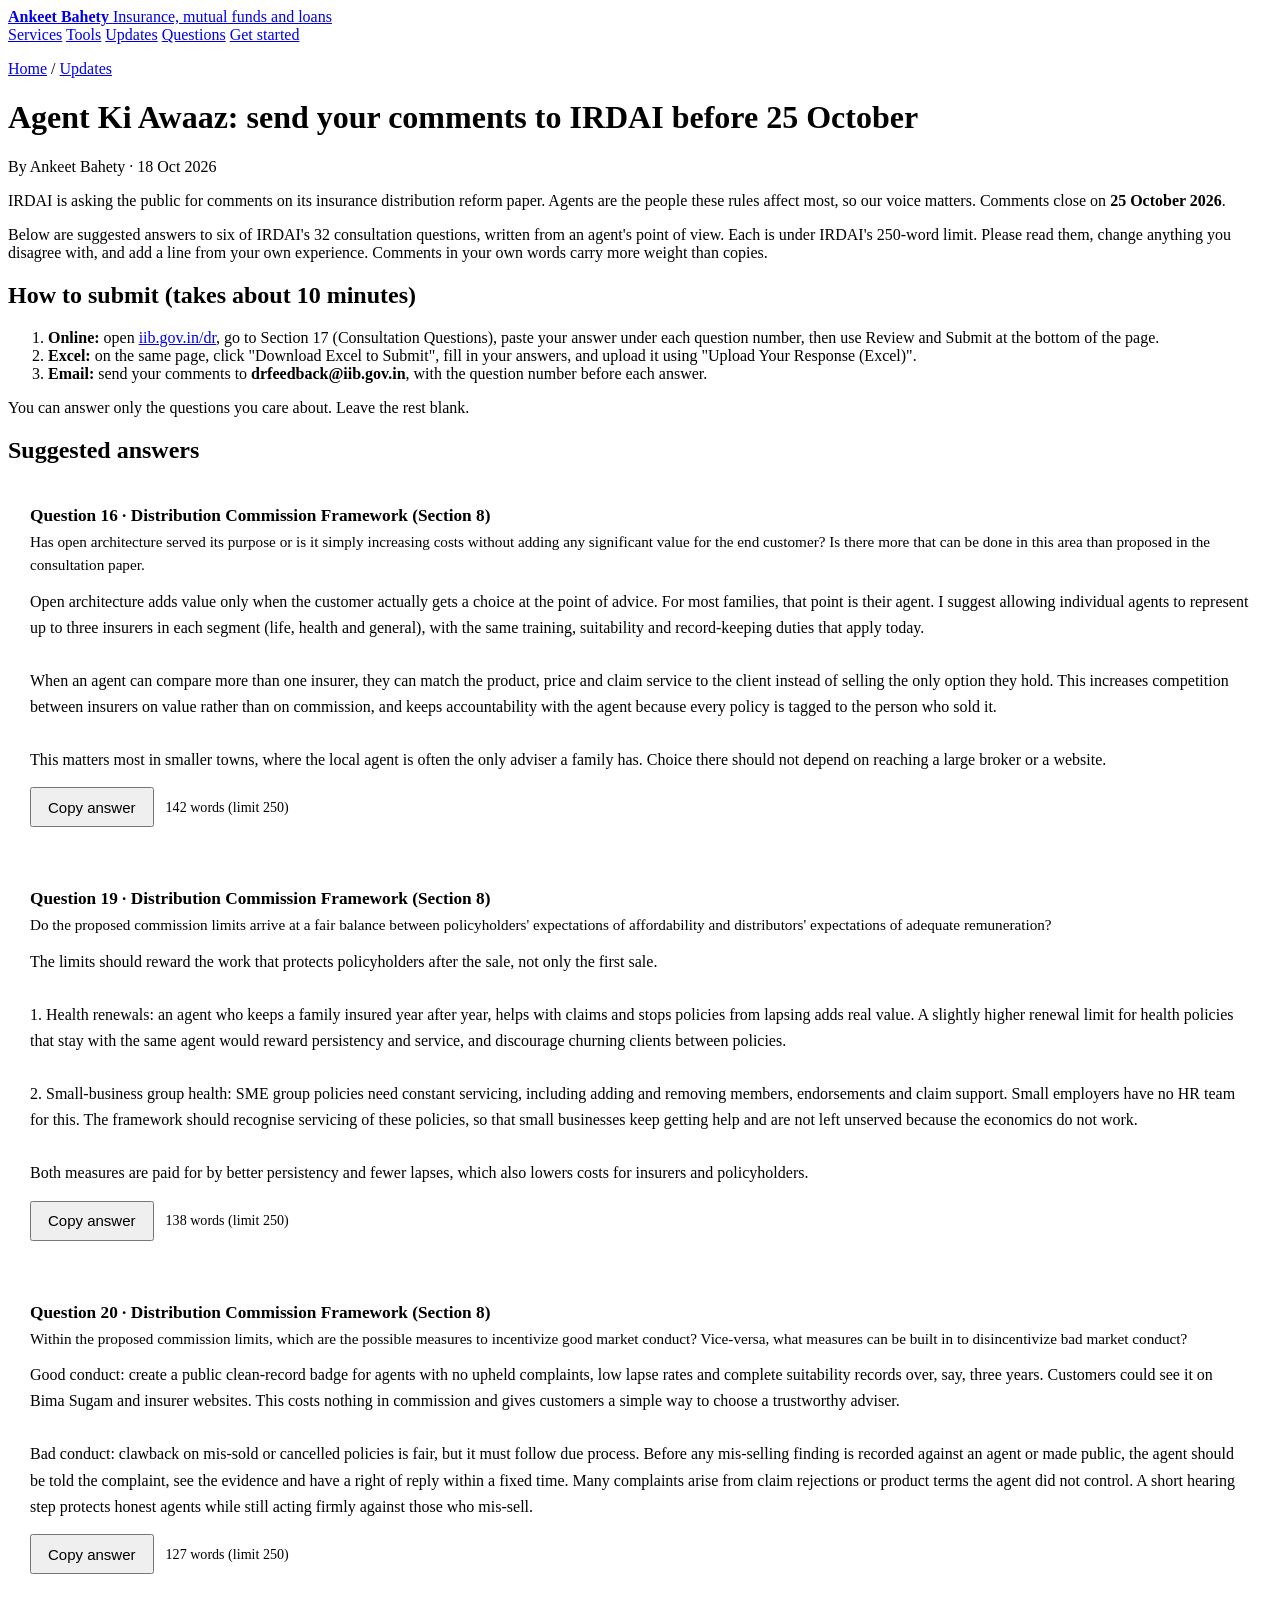
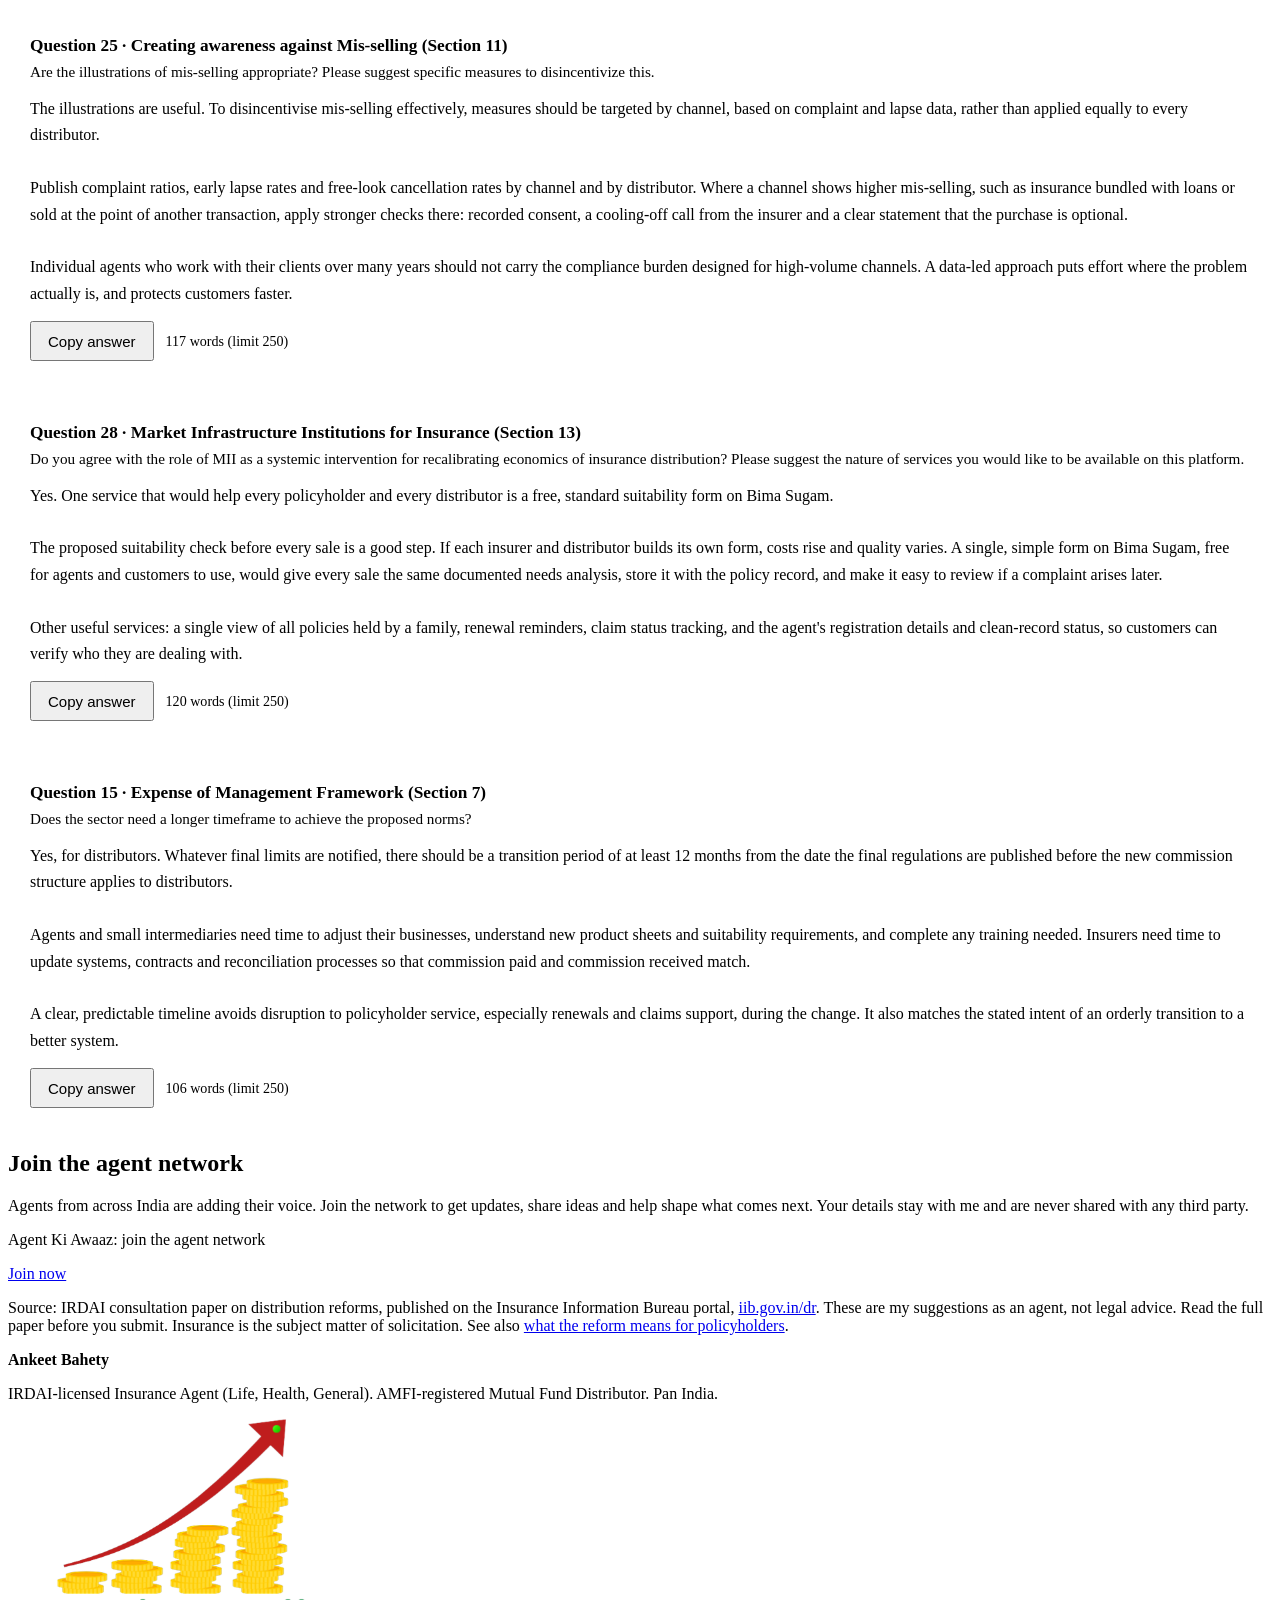
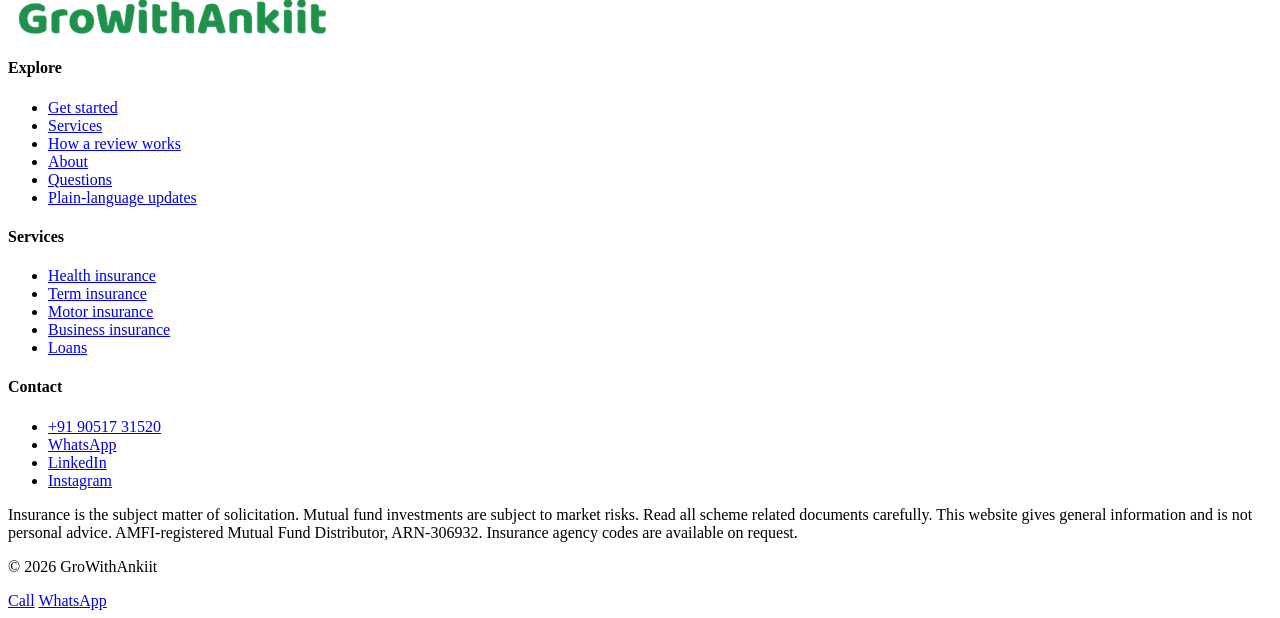
==== agent-ki-awaaz.html @ 883cc1ee "Add files via upload" ====
<!doctype html>
<html lang="en">
<head>
<meta charset="utf-8">
<meta name="viewport" content="width=device-width, initial-scale=1">
<title>Agent Ki Awaaz: send your comments to IRDAI before 25 October | Ankeet Bahety</title>
<meta name="description" content="Ready-to-use answers for insurance agents on IRDAI&#x27;s distribution reform consultation, mapped to the official question numbers, plus how to submit before 25 October 2026.">
<link rel="canonical" href="https://ankeetbahety.in/agent-ki-awaaz.html">
<link rel="icon" href="/logo.png">
<meta property="og:title" content="Agent Ki Awaaz: send your comments to IRDAI before 25 October">
<meta property="og:description" content="Ready-to-use answers for insurance agents on IRDAI&#x27;s distribution reform consultation, mapped to the official question numbers, plus how to submit before 25 October 2026.">
<meta property="og:image" content="https://ankeetbahety.in/ankeet-about.jpg">
<meta property="og:url" content="https://ankeetbahety.in/agent-ki-awaaz.html">
<meta property="og:type" content="article">
<meta name="twitter:card" content="summary_large_image">
<link rel="preconnect" href="https://fonts.googleapis.com"><link rel="preconnect" href="https://fonts.gstatic.com" crossorigin><link rel="stylesheet" href="https://fonts.googleapis.com/css2?family=Hanken+Grotesk:wght@400;500;600;700&family=Newsreader:opsz,wght@6..72,400;6..72,500;6..72,600&display=swap">
<link rel="stylesheet" href="/pages.css">
<script type="application/ld+json">
{
 "@context": "https://schema.org",
 "@type": "Article",
 "headline": "Agent Ki Awaaz: send your comments to IRDAI before 25 October",
 "description": "Ready-to-use answers for insurance agents on IRDAI's distribution reform consultation, mapped to the official question numbers, plus how to submit before 25 October 2026.",
 "datePublished": "2026-10-18",
 "dateModified": "2026-10-18",
 "author": {
  "@type": "Person",
  "name": "Ankeet Bahety",
  "url": "https://ankeetbahety.in/"
 },
 "publisher": {
  "@type": "Person",
  "name": "Ankeet Bahety",
  "url": "https://ankeetbahety.in/"
 },
 "mainEntityOfPage": "https://ankeetbahety.in/agent-ki-awaaz.html",
 "image": "https://ankeetbahety.in/ankeet-about.jpg"
}
</script>
<style>
.ans{margin:22px 0;padding:20px 22px;border:1px solid var(--line);border-radius:6px;background:var(--white)}
.ans h3{margin:0 0 4px;font-size:1.08rem}.ans .q{margin:0 0 12px;color:var(--muted);font-size:.95rem;line-height:1.55}
.ans .t{white-space:pre-wrap;margin:0;font-size:1rem;line-height:1.65}
.ans .row{display:flex;flex-wrap:wrap;gap:12px;align-items:center;margin-top:14px}
.ans .wc{color:var(--muted);font-size:.88rem}
.ans button{min-height:40px;padding:6px 16px;font-size:15px}
.ways{counter-reset:w}
</style>
</head>
<body>
<header class="top">
  <div class="wrap">
    <a class="mark" href="/" aria-label="Ankeet Bahety, home">
      <b>Ankeet Bahety</b>
      <span>Insurance, mutual funds and loans</span>
    </a>
    <nav class="nav" aria-label="Main">
      <a class="l" href="/#services">Services</a>
      <a class="l" href="/#tools">Tools</a>
      <a class="l" href="/updates.html">Updates</a>
      <a class="l" href="/#questions">Questions</a>
      <a class="btn btn-ink" href="/#start">Get started</a>
    </nav>
  </div>
</header>
<main class="art"><div class="wrap">
<p class="crumb"><a href="/">Home</a> / <a href="/updates.html">Updates</a></p>
<h1>Agent Ki Awaaz: send your comments to IRDAI before 25 October</h1>
<p class="when">By Ankeet Bahety · 18 Oct 2026</p>
<p class="lede">IRDAI is asking the public for comments on its insurance distribution reform paper. Agents are the people these rules affect most, so our voice matters. Comments close on <strong>25 October 2026</strong>.</p>
<p>Below are suggested answers to six of IRDAI's 32 consultation questions, written from an agent's point of view. Each is under IRDAI's 250-word limit. Please read them, change anything you disagree with, and add a line from your own experience. Comments in your own words carry more weight than copies.</p>

<h2>How to submit (takes about 10 minutes)</h2>
<ol class="ways">
<li><strong>Online:</strong> open <a href="https://iib.gov.in/dr" target="_blank" rel="noopener">iib.gov.in/dr</a>, go to Section 17 (Consultation Questions), paste your answer under each question number, then use Review and Submit at the bottom of the page.</li>
<li><strong>Excel:</strong> on the same page, click "Download Excel to Submit", fill in your answers, and upload it using "Upload Your Response (Excel)".</li>
<li><strong>Email:</strong> send your comments to <strong>drfeedback@iib.gov.in</strong>, with the question number before each answer.</li>
</ol>
<p class="small">You can answer only the questions you care about. Leave the rest blank.</p>

<h2>Suggested answers</h2>
<div class="ans" id="q16">
<h3>Question 16 <span class="small">· Distribution Commission Framework (Section 8)</span></h3>
<p class="q">Has open architecture served its purpose or is it simply increasing costs without adding any significant value for the end customer? Is there more that can be done in this area than proposed in the consultation paper.</p>
<p class="t">Open architecture adds value only when the customer actually gets a choice at the point of advice. For most families, that point is their agent. I suggest allowing individual agents to represent up to three insurers in each segment (life, health and general), with the same training, suitability and record-keeping duties that apply today.

When an agent can compare more than one insurer, they can match the product, price and claim service to the client instead of selling the only option they hold. This increases competition between insurers on value rather than on commission, and keeps accountability with the agent because every policy is tagged to the person who sold it.

This matters most in smaller towns, where the local agent is often the only adviser a family has. Choice there should not depend on reaching a large broker or a website.</p>
<div class="row"><button class="btn btn-line" type="button" data-copy="q16">Copy answer</button><span class="wc">142 words (limit 250)</span></div>
</div><div class="ans" id="q19">
<h3>Question 19 <span class="small">· Distribution Commission Framework (Section 8)</span></h3>
<p class="q">Do the proposed commission limits arrive at a fair balance between policyholders&#x27; expectations of affordability and distributors&#x27; expectations of adequate remuneration?</p>
<p class="t">The limits should reward the work that protects policyholders after the sale, not only the first sale.

1. Health renewals: an agent who keeps a family insured year after year, helps with claims and stops policies from lapsing adds real value. A slightly higher renewal limit for health policies that stay with the same agent would reward persistency and service, and discourage churning clients between policies.

2. Small-business group health: SME group policies need constant servicing, including adding and removing members, endorsements and claim support. Small employers have no HR team for this. The framework should recognise servicing of these policies, so that small businesses keep getting help and are not left unserved because the economics do not work.

Both measures are paid for by better persistency and fewer lapses, which also lowers costs for insurers and policyholders.</p>
<div class="row"><button class="btn btn-line" type="button" data-copy="q19">Copy answer</button><span class="wc">138 words (limit 250)</span></div>
</div><div class="ans" id="q20">
<h3>Question 20 <span class="small">· Distribution Commission Framework (Section 8)</span></h3>
<p class="q">Within the proposed commission limits, which are the possible measures to incentivize good market conduct? Vice-versa, what measures can be built in to disincentivize bad market conduct?</p>
<p class="t">Good conduct: create a public clean-record badge for agents with no upheld complaints, low lapse rates and complete suitability records over, say, three years. Customers could see it on Bima Sugam and insurer websites. This costs nothing in commission and gives customers a simple way to choose a trustworthy adviser.

Bad conduct: clawback on mis-sold or cancelled policies is fair, but it must follow due process. Before any mis-selling finding is recorded against an agent or made public, the agent should be told the complaint, see the evidence and have a right of reply within a fixed time. Many complaints arise from claim rejections or product terms the agent did not control. A short hearing step protects honest agents while still acting firmly against those who mis-sell.</p>
<div class="row"><button class="btn btn-line" type="button" data-copy="q20">Copy answer</button><span class="wc">127 words (limit 250)</span></div>
</div><div class="ans" id="q25">
<h3>Question 25 <span class="small">· Creating awareness against Mis-selling (Section 11)</span></h3>
<p class="q">Are the illustrations of mis-selling appropriate? Please suggest specific measures to disincentivize this.</p>
<p class="t">The illustrations are useful. To disincentivise mis-selling effectively, measures should be targeted by channel, based on complaint and lapse data, rather than applied equally to every distributor.

Publish complaint ratios, early lapse rates and free-look cancellation rates by channel and by distributor. Where a channel shows higher mis-selling, such as insurance bundled with loans or sold at the point of another transaction, apply stronger checks there: recorded consent, a cooling-off call from the insurer and a clear statement that the purchase is optional.

Individual agents who work with their clients over many years should not carry the compliance burden designed for high-volume channels. A data-led approach puts effort where the problem actually is, and protects customers faster.</p>
<div class="row"><button class="btn btn-line" type="button" data-copy="q25">Copy answer</button><span class="wc">117 words (limit 250)</span></div>
</div><div class="ans" id="q28">
<h3>Question 28 <span class="small">· Market Infrastructure Institutions for Insurance (Section 13)</span></h3>
<p class="q">Do you agree with the role of MII as a systemic intervention for recalibrating economics of insurance distribution? Please suggest the nature of services you would like to be available on this platform.</p>
<p class="t">Yes. One service that would help every policyholder and every distributor is a free, standard suitability form on Bima Sugam.

The proposed suitability check before every sale is a good step. If each insurer and distributor builds its own form, costs rise and quality varies. A single, simple form on Bima Sugam, free for agents and customers to use, would give every sale the same documented needs analysis, store it with the policy record, and make it easy to review if a complaint arises later.

Other useful services: a single view of all policies held by a family, renewal reminders, claim status tracking, and the agent&#x27;s registration details and clean-record status, so customers can verify who they are dealing with.</p>
<div class="row"><button class="btn btn-line" type="button" data-copy="q28">Copy answer</button><span class="wc">120 words (limit 250)</span></div>
</div><div class="ans" id="q15">
<h3>Question 15 <span class="small">· Expense of Management Framework (Section 7)</span></h3>
<p class="q">Does the sector need a longer timeframe to achieve the proposed norms?</p>
<p class="t">Yes, for distributors. Whatever final limits are notified, there should be a transition period of at least 12 months from the date the final regulations are published before the new commission structure applies to distributors.

Agents and small intermediaries need time to adjust their businesses, understand new product sheets and suitability requirements, and complete any training needed. Insurers need time to update systems, contracts and reconciliation processes so that commission paid and commission received match.

A clear, predictable timeline avoids disruption to policyholder service, especially renewals and claims support, during the change. It also matches the stated intent of an orderly transition to a better system.</p>
<div class="row"><button class="btn btn-line" type="button" data-copy="q15">Copy answer</button><span class="wc">106 words (limit 250)</span></div>
</div>

<h2>Join the agent network</h2>
<p>Agents from across India are adding their voice. Join the network to get updates, share ideas and help shape what comes next. Your details stay with me and are never shared with any third party.</p>
<div class="cta-box"><p>Agent Ki Awaaz: join the agent network</p><a class="btn btn-ink" id="joinlink" href="https://forms.gle/mAgKf4HdY831nx5E8" target="_blank" rel="noopener">Join now</a></div>

<p class="src">Source: IRDAI consultation paper on distribution reforms, published on the Insurance Information Bureau portal, <a href="https://iib.gov.in/dr" target="_blank" rel="noopener">iib.gov.in/dr</a>. These are my suggestions as an agent, not legal advice. Read the full paper before you submit. Insurance is the subject matter of solicitation. See also <a href="/irdai-distribution-reform-2026.html">what the reform means for policyholders</a>.</p>
</div></main>
<footer class="foot">
  <div class="wrap">
    <div class="grid">
      <div>
        <b>Ankeet Bahety</b>
        <p>IRDAI-licensed Insurance Agent (Life, Health, General). AMFI-registered Mutual Fund Distributor. Pan India.</p>
        <div class="chip"><img src="logo.png" alt="GroWithAnkiit" width="330" height="215"></div>
      </div>
      <div>
        <h4>Explore</h4>
        <ul><li><a href="/#start">Get started</a></li><li><a href="/#services">Services</a></li><li><a href="/#how">How a review works</a></li><li><a href="/#about">About</a></li><li><a href="/#questions">Questions</a></li><li><a href="/updates.html">Plain-language updates</a></li></ul>
      </div>
      <div>
        <h4>Services</h4>
        <ul><li><a href="/health-insurance.html">Health insurance</a></li><li><a href="/term-insurance.html">Term insurance</a></li><li><a href="/motor-insurance.html">Motor insurance</a></li><li><a href="/business-insurance.html">Business insurance</a></li><li><a href="/loans.html">Loans</a></li></ul>
      </div>
      <div>
        <h4>Contact</h4>
        <ul><li><a href="tel:+919051731520">+91 90517 31520</a></li><li><a id="wa3" href="https://wa.me/919051731520">WhatsApp</a></li><li><a href="https://www.linkedin.com/in/ankeetbahety/">LinkedIn</a></li><li><a href="https://www.instagram.com/growithankiit/">Instagram</a></li></ul>
      </div>
    </div>
    <div class="legal">
      <p>Insurance is the subject matter of solicitation. Mutual fund investments are subject to market risks. Read all scheme related documents carefully. This website gives general information and is not personal advice. AMFI-registered Mutual Fund Distributor, ARN-306932. Insurance agency codes are available on request.</p>
      <p>&copy; 2026 GroWithAnkiit</p>
    </div>
  </div>
</footer>
<div class="bar" aria-label="Quick contact">
  <a class="btn btn-ink" href="tel:+919051731520">Call</a>
  <a class="btn btn-primary" href="https://wa.me/919051731520?text=Hi%20Ankeet%2C%20I%27d%20like%20a%20free%20policy%20review.">WhatsApp</a>
</div>
<script>
(function(){
  var user='insurance', host='ankeetbahety.in';
  var addr=[user,host].join(String.fromCharCode(64));
  ['em1','em2'].forEach(function(id){
    var el=document.getElementById(id); if(!el) return;
    el.href='mailto:'+addr;
    var s=el.querySelector('strong');
    if(s){ s.textContent=addr; } else { el.textContent=addr; }
  });
})();
</script>
<script>
document.querySelectorAll('[data-copy]').forEach(function(b){b.addEventListener('click',function(){
var t=document.querySelector('#'+b.dataset.copy+' .t');var done=function(){b.textContent='Copied';setTimeout(function(){b.textContent='Copy answer'},1800)};
if(navigator.clipboard){navigator.clipboard.writeText(t.textContent).then(done,function(){sel(t)})}else sel(t);});});
function sel(el){var r=document.createRange();r.selectNodeContents(el);var s=getSelection();s.removeAllRanges();s.addRange(r);}
</script>
</body>
</html>
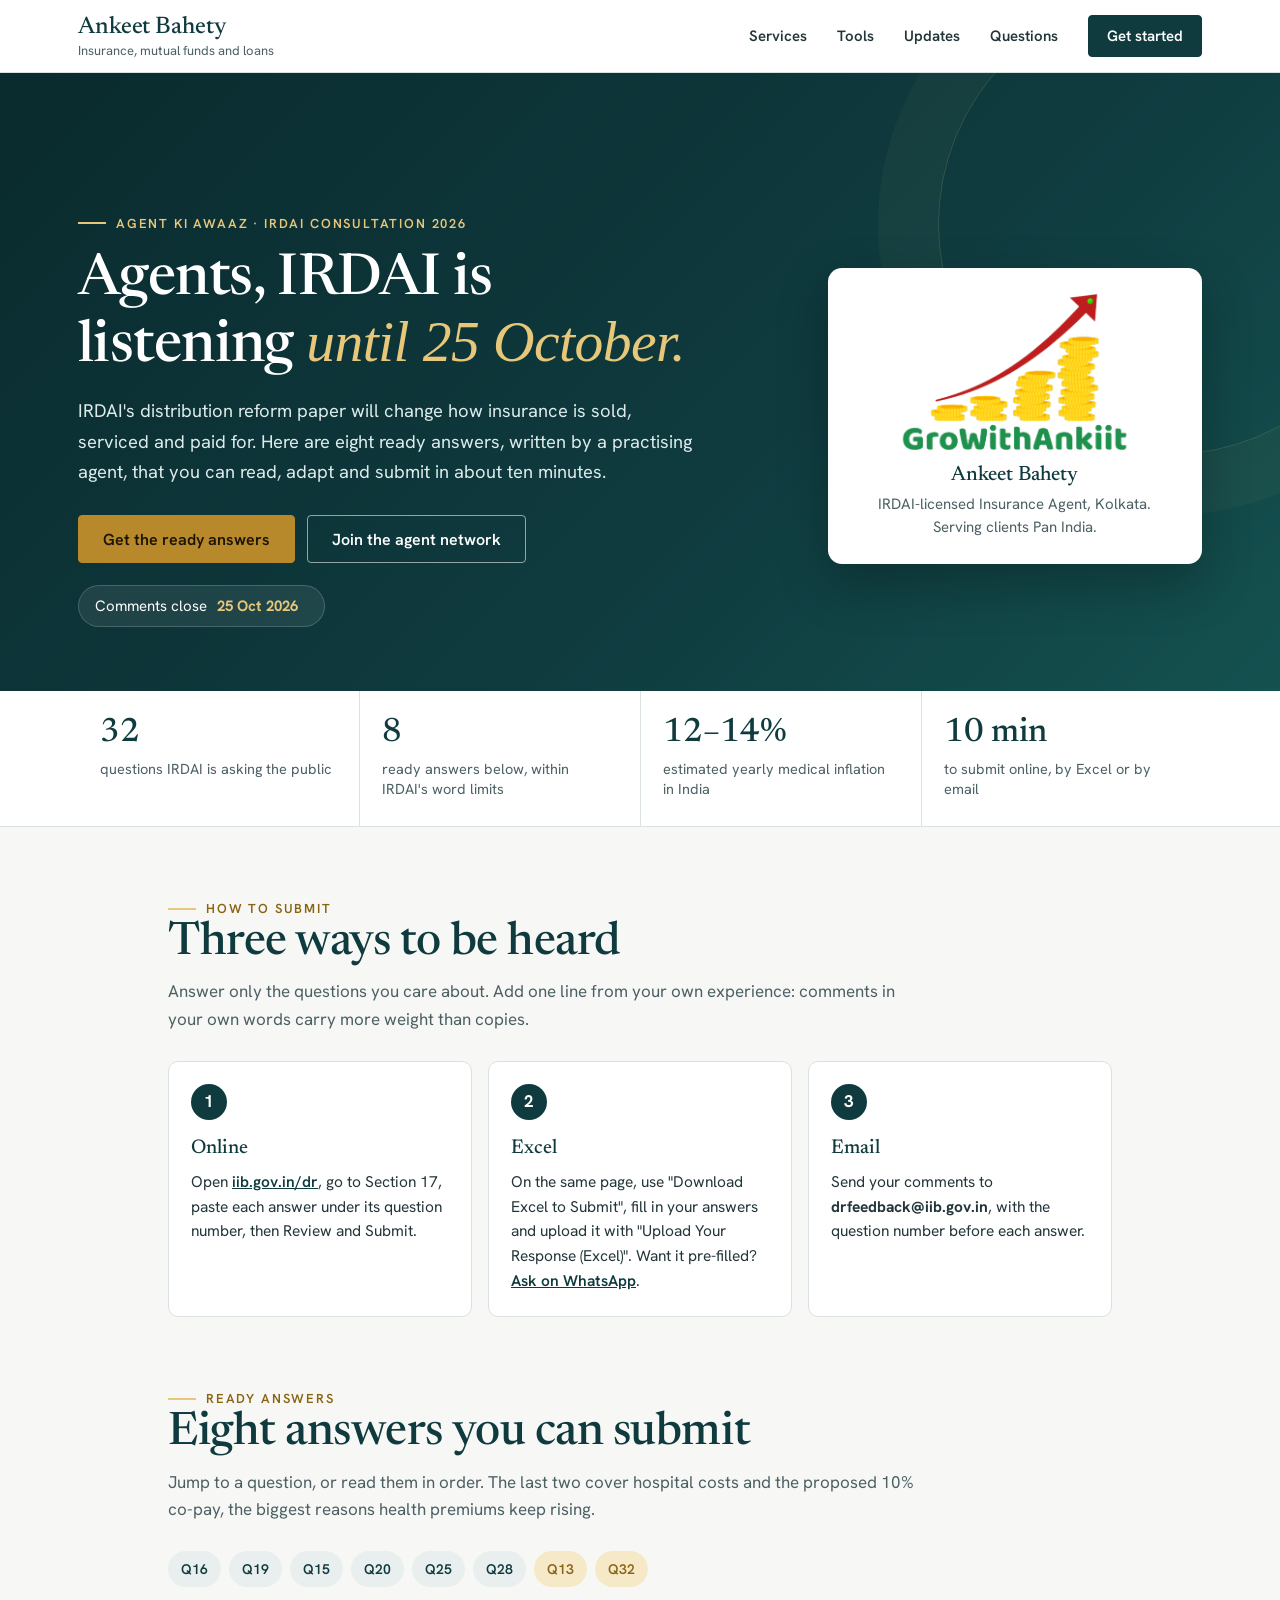
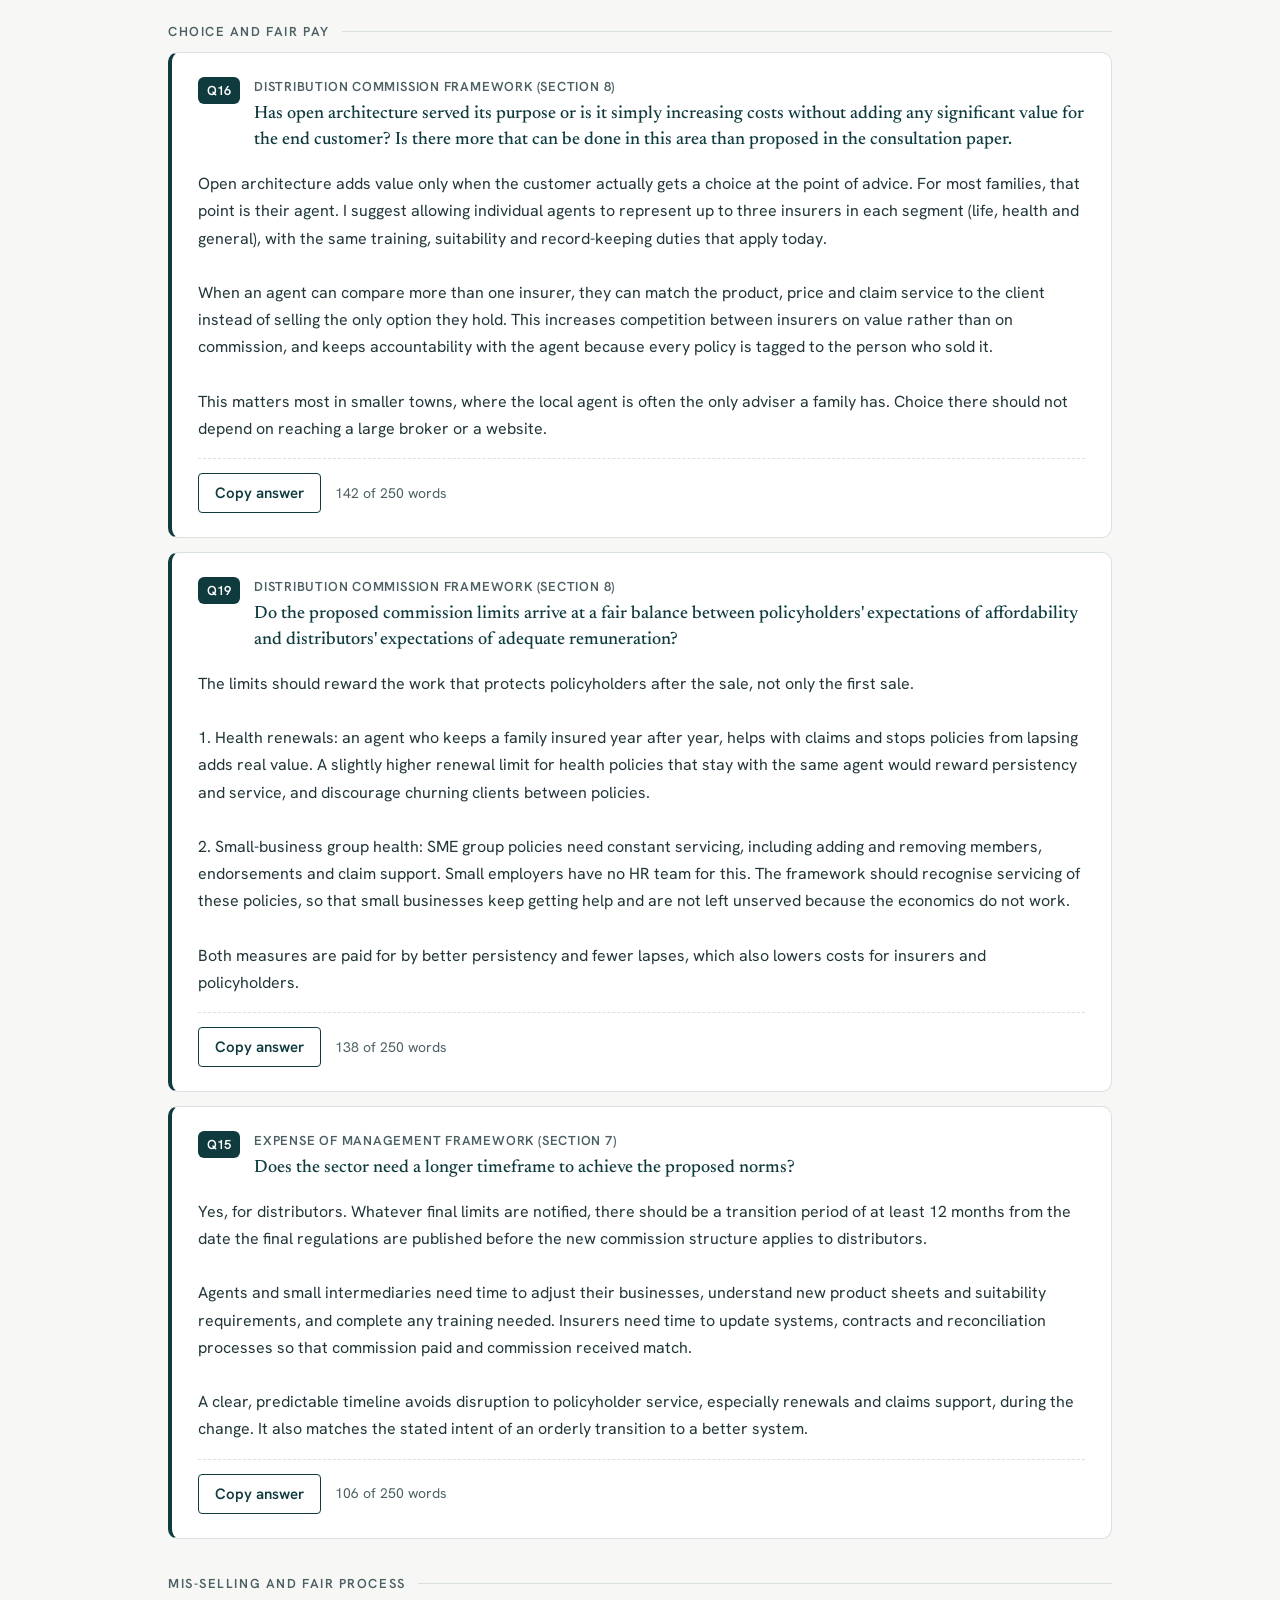
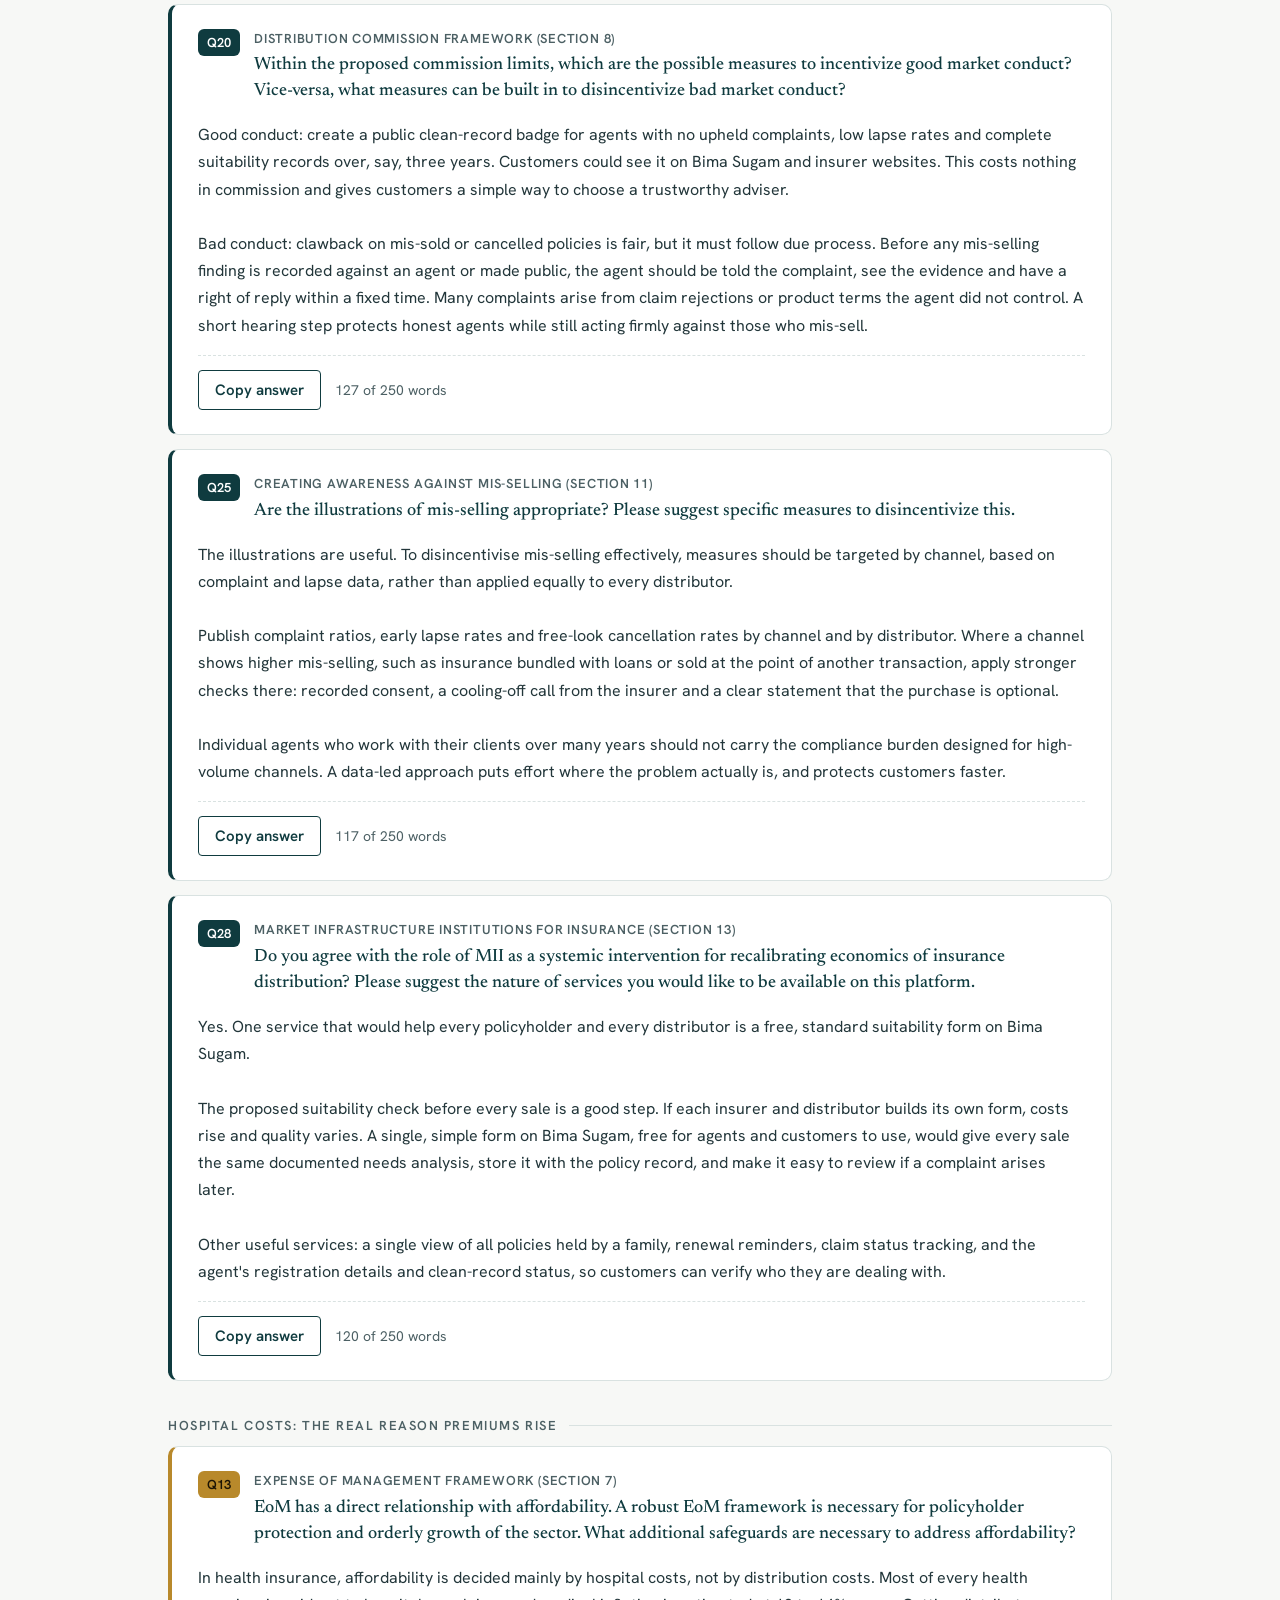
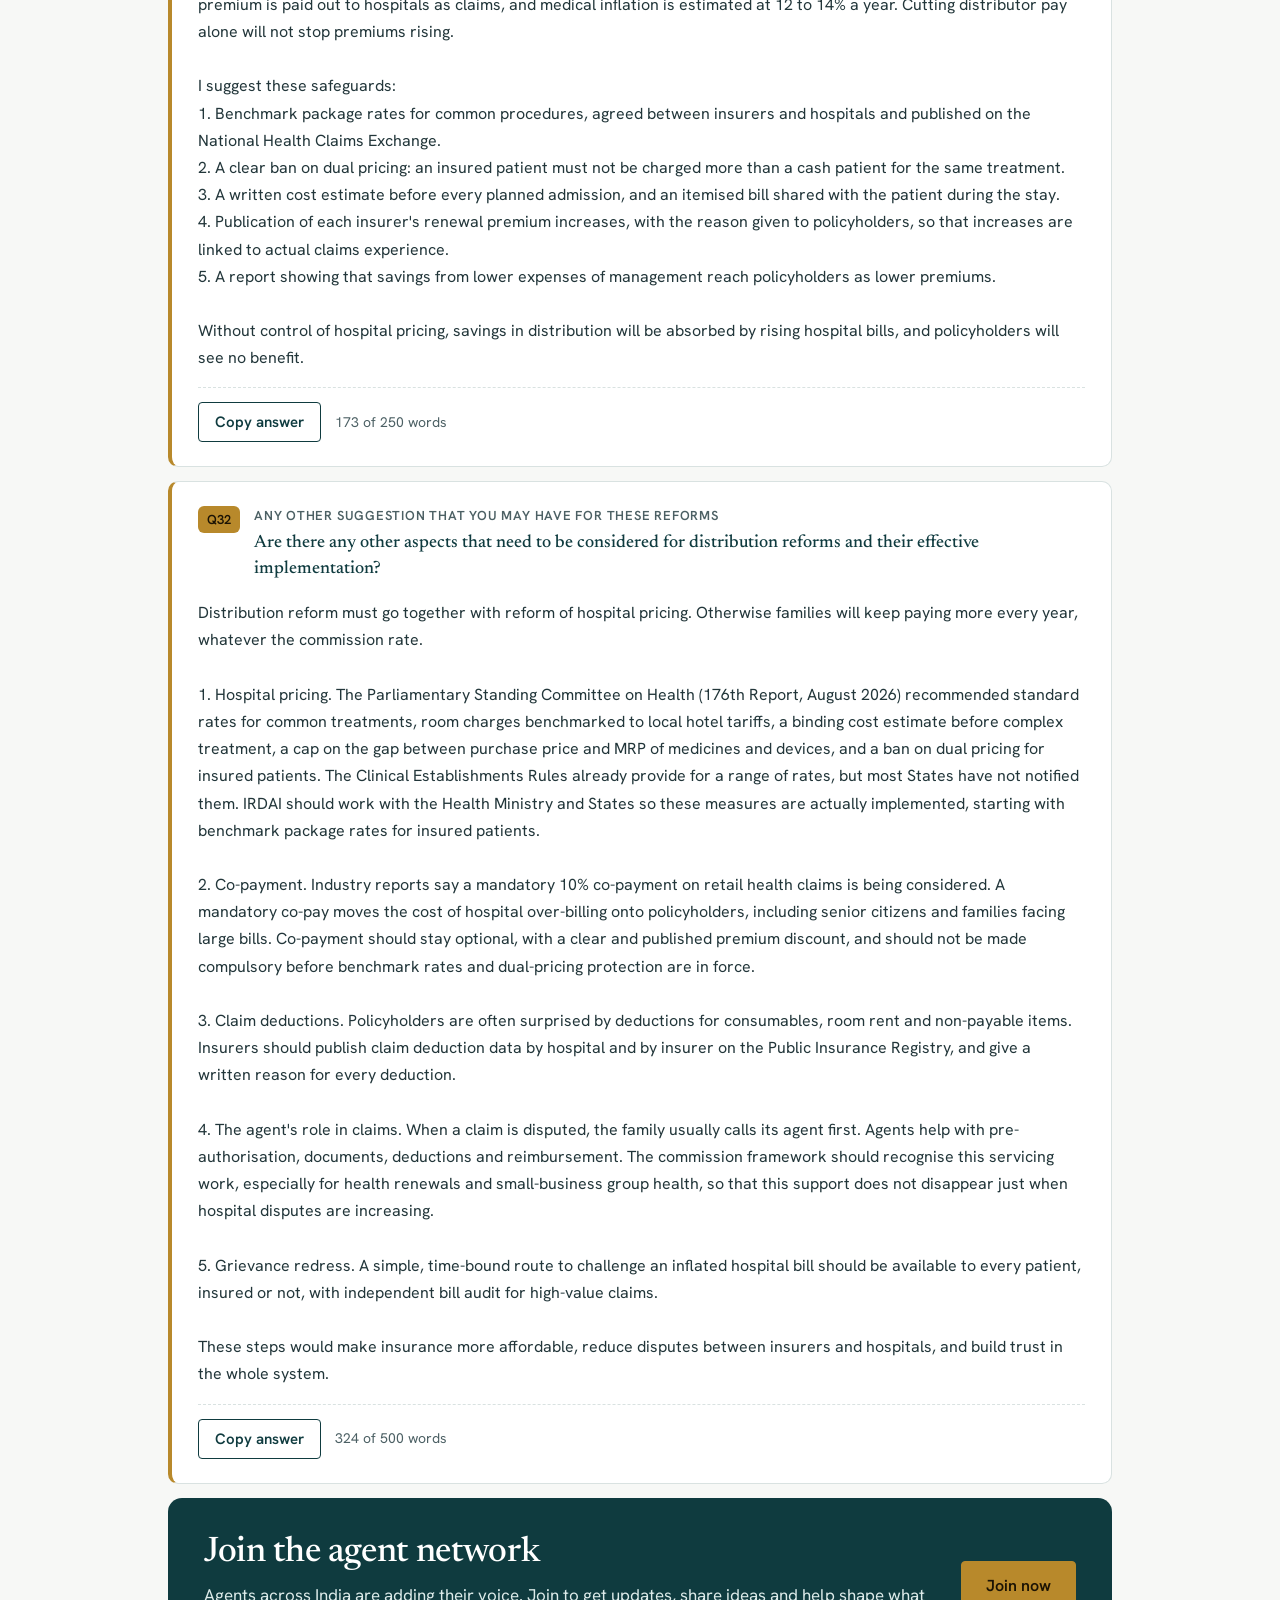
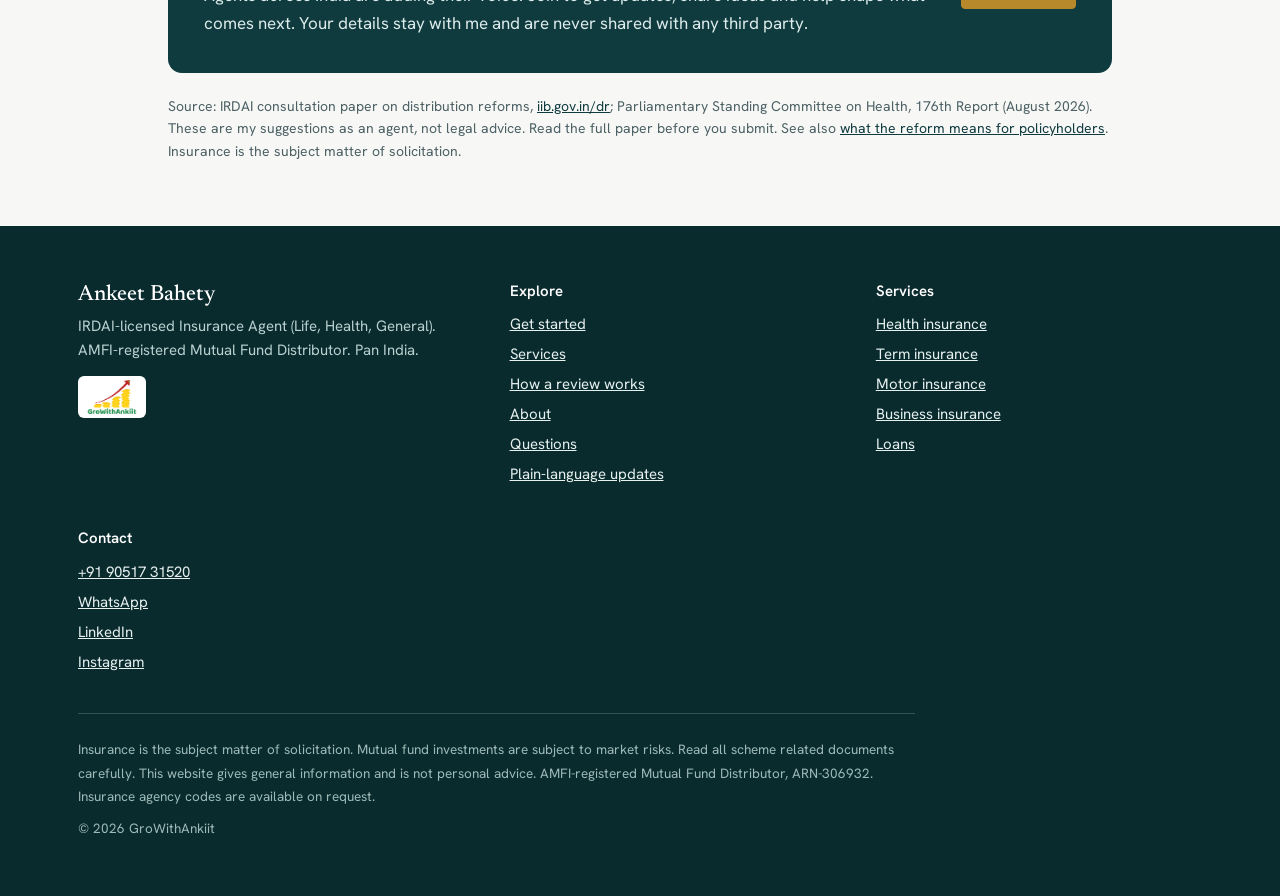
==== commit 0e6924a1: "Add files via upload" ====
--- a/agent-ki-awaaz.html
+++ b/agent-ki-awaaz.html
@@ -4,11 +4,11 @@
 <meta charset="utf-8">
 <meta name="viewport" content="width=device-width, initial-scale=1">
 <title>Agent Ki Awaaz: send your comments to IRDAI before 25 October | Ankeet Bahety</title>
-<meta name="description" content="Ready-to-use answers for insurance agents on IRDAI&#x27;s distribution reform consultation, mapped to the official question numbers, plus how to submit before 25 October 2026.">
+<meta name="description" content="Ready-to-use answers for insurance agents on IRDAI&#x27;s distribution reform consultation, including hospital costs and the proposed 10% co-pay, plus how to submit before 25 October 2026.">
 <link rel="canonical" href="https://ankeetbahety.in/agent-ki-awaaz.html">
 <link rel="icon" href="/logo.png">
 <meta property="og:title" content="Agent Ki Awaaz: send your comments to IRDAI before 25 October">
-<meta property="og:description" content="Ready-to-use answers for insurance agents on IRDAI&#x27;s distribution reform consultation, mapped to the official question numbers, plus how to submit before 25 October 2026.">
+<meta property="og:description" content="Ready-to-use answers for insurance agents on IRDAI&#x27;s distribution reform consultation, including hospital costs and the proposed 10% co-pay, plus how to submit before 25 October 2026.">
 <meta property="og:image" content="https://ankeetbahety.in/ankeet-about.jpg">
 <meta property="og:url" content="https://ankeetbahety.in/agent-ki-awaaz.html">
 <meta property="og:type" content="article">
@@ -20,7 +20,7 @@
  "@context": "https://schema.org",
  "@type": "Article",
  "headline": "Agent Ki Awaaz: send your comments to IRDAI before 25 October",
- "description": "Ready-to-use answers for insurance agents on IRDAI's distribution reform consultation, mapped to the official question numbers, plus how to submit before 25 October 2026.",
+ "description": "Ready-to-use answers for insurance agents on IRDAI's distribution reform consultation, including hospital costs and the proposed 10% co-pay, plus how to submit before 25 October 2026.",
  "datePublished": "2026-10-18",
  "dateModified": "2026-10-18",
  "author": {
@@ -38,13 +38,53 @@
 }
 </script>
 <style>
-.ans{margin:22px 0;padding:20px 22px;border:1px solid var(--line);border-radius:6px;background:var(--white)}
-.ans h3{margin:0 0 4px;font-size:1.08rem}.ans .q{margin:0 0 12px;color:var(--muted);font-size:.95rem;line-height:1.55}
-.ans .t{white-space:pre-wrap;margin:0;font-size:1rem;line-height:1.65}
-.ans .row{display:flex;flex-wrap:wrap;gap:12px;align-items:center;margin-top:14px}
-.ans .wc{color:var(--muted);font-size:.88rem}
+.aka-hero{background:linear-gradient(135deg,var(--ink-deep),var(--ink) 60%,#14514f);color:#DDEBEA;padding:132px 0 64px;position:relative;overflow:hidden}
+.aka-hero:after{content:"";position:absolute;right:-120px;top:-80px;width:460px;height:460px;border-radius:50%;border:1px solid rgba(231,199,122,.18);box-shadow:0 0 0 60px rgba(231,199,122,.04)}
+.aka-hero .wrap{display:grid;grid-template-columns:minmax(0,1.5fr) minmax(0,.8fr);gap:48px;align-items:center;position:relative;z-index:1}
+.eyebrow{display:inline-flex;gap:10px;align-items:center;font:600 13px/1 var(--sans);letter-spacing:.14em;text-transform:uppercase;color:var(--brass-soft)}
+.eyebrow:before{content:"";width:28px;height:2px;background:var(--brass-soft)}
+.aka-hero h1{color:#fff;font-size:clamp(2.2rem,5vw,3.6rem);line-height:1.06;margin:18px 0 18px;letter-spacing:-.01em}
+.aka-hero h1 em{font-style:italic;color:var(--brass-soft)}
+.aka-hero .lede{font-size:1.15rem;line-height:1.65;max-width:34em}
+.hero-cta{display:flex;flex-wrap:wrap;gap:12px;margin-top:28px}
+.deadline{margin-top:22px;display:inline-flex;gap:10px;align-items:center;background:rgba(255,255,255,.08);border:1px solid rgba(255,255,255,.18);border-radius:999px;padding:8px 16px;font-size:15px;color:#fff}
+.deadline b{color:var(--brass-soft)}
+.badge{background:var(--white);border-radius:14px;padding:26px;text-align:center;box-shadow:0 20px 50px rgba(0,0,0,.25)}
+.badge img{width:100%;max-width:240px;height:auto;display:block;margin:0 auto 14px}
+.badge p{color:var(--muted);font-size:15px;line-height:1.5}
+.badge strong{display:block;color:var(--ink);font:500 1.3rem/1.2 var(--serif);margin-bottom:4px}
+.stats{background:var(--white);border-bottom:1px solid var(--line);padding:0!important;margin:0}
+.stats .wrap{display:grid;grid-template-columns:repeat(4,minmax(0,1fr));gap:0}
+.stat{padding:26px 22px;border-left:1px solid var(--line)}.stat:first-child{border-left:0}
+.stat b{display:block;font:500 2.1rem/1 var(--serif);color:var(--ink);font-variant-numeric:tabular-nums}
+.stat span{display:block;margin-top:8px;color:var(--muted);font-size:14.5px;line-height:1.4}
+.aka-sec{padding:64px 0}.aka-sec .wrap{max-width:1000px}
+.aka-sec h2{margin-bottom:10px}.aka-sec .aka-intro{color:var(--muted);max-width:44em;margin-bottom:28px}
+.steps3{display:grid;grid-template-columns:repeat(3,minmax(0,1fr));gap:16px}
+.st{background:var(--white);border:1px solid var(--line);border-radius:10px;padding:22px;position:relative}
+.st i{font-style:normal;display:inline-flex;width:36px;height:36px;border-radius:50%;background:var(--ink);color:#fff;font-weight:700;align-items:center;justify-content:center;margin-bottom:12px}
+.st h3{font-size:1.25rem;margin-bottom:6px}.st p{font-size:15.5px;color:var(--text)}
+.st a{font-weight:600}
+.chips{display:flex;flex-wrap:wrap;gap:8px;margin:0 0 26px}
+.chips a{text-decoration:none;font-size:14px;font-weight:600;padding:7px 13px;border-radius:999px;background:var(--mist);color:var(--ink)}
+.chips a.h{background:#F6E9C8;color:var(--brass-dark)}
+.grp{margin:38px 0 14px;display:flex;align-items:center;gap:12px;font:600 13px/1 var(--sans);letter-spacing:.12em;text-transform:uppercase;color:var(--muted)}
+.grp:after{content:"";flex:1;height:1px;background:var(--line)}
+.ans{background:var(--white);border:1px solid var(--line);border-left:4px solid var(--ink);border-radius:10px;padding:24px 26px;margin:14px 0}
+.ans.hc{border-left-color:var(--brass)}
+.ans .qh{display:flex;gap:14px;align-items:flex-start}
+.ans .qn{flex:none;font:600 13px/1 var(--sans);background:var(--ink);color:#fff;border-radius:6px;padding:7px 9px}
+.ans.hc .qn{background:var(--brass);color:#1B1304}
+.ans .sec2{font-size:13px;letter-spacing:.06em;text-transform:uppercase;color:var(--muted);font-weight:600}
+.ans .q{margin-top:4px;font:500 1.12rem/1.45 var(--serif);color:var(--ink)}
+.ans .t{white-space:pre-wrap;margin:16px 0 0;font-size:1rem;line-height:1.7;color:var(--text)}
+.ans .row{display:flex;flex-wrap:wrap;gap:14px;align-items:center;margin-top:16px;padding-top:14px;border-top:1px dashed var(--line)}
+.ans .wc{color:var(--muted);font-size:14px}
 .ans button{min-height:40px;padding:6px 16px;font-size:15px}
-.ways{counter-reset:w}
+.join{background:var(--ink);color:#DDEBEA;border-radius:14px;padding:36px;display:grid;grid-template-columns:minmax(0,1.4fr) auto;gap:24px;align-items:center;margin-top:12px}
+.join h2{color:#fff;font-size:clamp(1.6rem,3vw,2.2rem)}.join p{margin-top:8px}
+.note{font-size:14px;color:var(--muted);margin-top:22px;line-height:1.6}
+@media (max-width:860px){.aka-hero{padding:104px 0 44px}.aka-hero .wrap{grid-template-columns:1fr;gap:28px}.badge{display:none}.stats .wrap{grid-template-columns:repeat(2,minmax(0,1fr))}.stat:nth-child(3){border-left:0}.stat{border-top:1px solid var(--line)}.steps3{grid-template-columns:1fr}.join{grid-template-columns:1fr;padding:26px}.aka-sec{padding:44px 0}.ans{padding:20px 18px}}
 </style>
 </head>
 <body>
@@ -63,34 +103,44 @@
     </nav>
   </div>
 </header>
-<main class="art"><div class="wrap">
-<p class="crumb"><a href="/">Home</a> / <a href="/updates.html">Updates</a></p>
-<h1>Agent Ki Awaaz: send your comments to IRDAI before 25 October</h1>
-<p class="when">By Ankeet Bahety · 18 Oct 2026</p>
-<p class="lede">IRDAI is asking the public for comments on its insurance distribution reform paper. Agents are the people these rules affect most, so our voice matters. Comments close on <strong>25 October 2026</strong>.</p>
-<p>Below are suggested answers to six of IRDAI's 32 consultation questions, written from an agent's point of view. Each is under IRDAI's 250-word limit. Please read them, change anything you disagree with, and add a line from your own experience. Comments in your own words carry more weight than copies.</p>
-
-<h2>How to submit (takes about 10 minutes)</h2>
-<ol class="ways">
-<li><strong>Online:</strong> open <a href="https://iib.gov.in/dr" target="_blank" rel="noopener">iib.gov.in/dr</a>, go to Section 17 (Consultation Questions), paste your answer under each question number, then use Review and Submit at the bottom of the page.</li>
-<li><strong>Excel:</strong> on the same page, click "Download Excel to Submit", fill in your answers, and upload it using "Upload Your Response (Excel)".</li>
-<li><strong>Email:</strong> send your comments to <strong>drfeedback@iib.gov.in</strong>, with the question number before each answer.</li>
-</ol>
-<p class="small">You can answer only the questions you care about. Leave the rest blank.</p>
-
-<h2>Suggested answers</h2>
-<div class="ans" id="q16">
-<h3>Question 16 <span class="small">· Distribution Commission Framework (Section 8)</span></h3>
-<p class="q">Has open architecture served its purpose or is it simply increasing costs without adding any significant value for the end customer? Is there more that can be done in this area than proposed in the consultation paper.</p>
+<section class="aka-hero"><div class="wrap">
+<div>
+<span class="eyebrow">Agent Ki Awaaz · IRDAI consultation 2026</span>
+<h1>Agents, IRDAI is listening <em>until 25 October.</em></h1>
+<p class="lede">IRDAI's distribution reform paper will change how insurance is sold, serviced and paid for. Here are eight ready answers, written by a practising agent, that you can read, adapt and submit in about ten minutes.</p>
+<div class="hero-cta"><a class="btn btn-primary" href="#answers">Get the ready answers</a><a class="btn btn-outline" href="https://forms.gle/mAgKf4HdY831nx5E8" target="_blank" rel="noopener">Join the agent network</a></div>
+<div class="deadline">Comments close <b>25 Oct 2026</b><span id="daysleft"></span></div>
+</div>
+<div class="badge"><img src="/logo.png" alt="GroWithAnkiit" width="330" height="215"><strong>Ankeet Bahety</strong><p>IRDAI-licensed Insurance Agent, Kolkata. Serving clients Pan India.</p></div>
+</div></section>
+<section class="stats"><div class="wrap">
+<div class="stat"><b>32</b><span>questions IRDAI is asking the public</span></div>
+<div class="stat"><b>8</b><span>ready answers below, within IRDAI's word limits</span></div>
+<div class="stat"><b>12–14%</b><span>estimated yearly medical inflation in India</span></div>
+<div class="stat"><b>10 min</b><span>to submit online, by Excel or by email</span></div>
+</div></section>
+<section class="aka-sec"><div class="wrap">
+<span class="eyebrow" style="color:var(--brass-dark)">How to submit</span>
+<h2>Three ways to be heard</h2>
+<p class="aka-intro">Answer only the questions you care about. Add one line from your own experience: comments in your own words carry more weight than copies.</p>
+<div class="steps3">
+<div class="st"><i>1</i><h3>Online</h3><p>Open <a href="https://iib.gov.in/dr" target="_blank" rel="noopener">iib.gov.in/dr</a>, go to Section 17, paste each answer under its question number, then Review and Submit.</p></div>
+<div class="st"><i>2</i><h3>Excel</h3><p>On the same page, use "Download Excel to Submit", fill in your answers and upload it with "Upload Your Response (Excel)". Want it pre-filled? <a href="https://wa.me/919051731520?text=Please%20send%20me%20the%20Agent%20Ki%20Awaaz%20Excel" target="_blank" rel="noopener">Ask on WhatsApp</a>.</p></div>
+<div class="st"><i>3</i><h3>Email</h3><p>Send your comments to <strong>drfeedback@iib.gov.in</strong>, with the question number before each answer.</p></div>
+</div>
+</div></section>
+<section class="aka-sec" id="answers" style="padding-top:0"><div class="wrap">
+<span class="eyebrow" style="color:var(--brass-dark)">Ready answers</span>
+<h2>Eight answers you can submit</h2>
+<p class="aka-intro">Jump to a question, or read them in order. The last two cover hospital costs and the proposed 10% co-pay, the biggest reasons health premiums keep rising.</p>
+<div class="chips"><a href="#q16" class="">Q16</a><a href="#q19" class="">Q19</a><a href="#q15" class="">Q15</a><a href="#q20" class="">Q20</a><a href="#q25" class="">Q25</a><a href="#q28" class="">Q28</a><a href="#q13" class="h">Q13</a><a href="#q32" class="h">Q32</a></div>
+<div class="grp">Choice and fair pay</div><article class="ans " id="q16"><div class="qh"><span class="qn">Q16</span><div><div class="sec2">Distribution Commission Framework (Section 8)</div><div class="q">Has open architecture served its purpose or is it simply increasing costs without adding any significant value for the end customer? Is there more that can be done in this area than proposed in the consultation paper.</div></div></div>
 <p class="t">Open architecture adds value only when the customer actually gets a choice at the point of advice. For most families, that point is their agent. I suggest allowing individual agents to represent up to three insurers in each segment (life, health and general), with the same training, suitability and record-keeping duties that apply today.
 
 When an agent can compare more than one insurer, they can match the product, price and claim service to the client instead of selling the only option they hold. This increases competition between insurers on value rather than on commission, and keeps accountability with the agent because every policy is tagged to the person who sold it.
 
 This matters most in smaller towns, where the local agent is often the only adviser a family has. Choice there should not depend on reaching a large broker or a website.</p>
-<div class="row"><button class="btn btn-line" type="button" data-copy="q16">Copy answer</button><span class="wc">142 words (limit 250)</span></div>
-</div><div class="ans" id="q19">
-<h3>Question 19 <span class="small">· Distribution Commission Framework (Section 8)</span></h3>
-<p class="q">Do the proposed commission limits arrive at a fair balance between policyholders&#x27; expectations of affordability and distributors&#x27; expectations of adequate remuneration?</p>
+<div class="row"><button class="btn btn-line" type="button" data-copy="q16">Copy answer</button><span class="wc">142 of 250 words</span></div></article><article class="ans " id="q19"><div class="qh"><span class="qn">Q19</span><div><div class="sec2">Distribution Commission Framework (Section 8)</div><div class="q">Do the proposed commission limits arrive at a fair balance between policyholders&#x27; expectations of affordability and distributors&#x27; expectations of adequate remuneration?</div></div></div>
 <p class="t">The limits should reward the work that protects policyholders after the sale, not only the first sale.
 
 1. Health renewals: an agent who keeps a family insured year after year, helps with claims and stops policies from lapsing adds real value. A slightly higher renewal limit for health policies that stay with the same agent would reward persistency and service, and discourage churning clients between policies.
@@ -98,49 +148,58 @@
 2. Small-business group health: SME group policies need constant servicing, including adding and removing members, endorsements and claim support. Small employers have no HR team for this. The framework should recognise servicing of these policies, so that small businesses keep getting help and are not left unserved because the economics do not work.
 
 Both measures are paid for by better persistency and fewer lapses, which also lowers costs for insurers and policyholders.</p>
-<div class="row"><button class="btn btn-line" type="button" data-copy="q19">Copy answer</button><span class="wc">138 words (limit 250)</span></div>
-</div><div class="ans" id="q20">
-<h3>Question 20 <span class="small">· Distribution Commission Framework (Section 8)</span></h3>
-<p class="q">Within the proposed commission limits, which are the possible measures to incentivize good market conduct? Vice-versa, what measures can be built in to disincentivize bad market conduct?</p>
+<div class="row"><button class="btn btn-line" type="button" data-copy="q19">Copy answer</button><span class="wc">138 of 250 words</span></div></article><article class="ans " id="q15"><div class="qh"><span class="qn">Q15</span><div><div class="sec2">Expense of Management Framework (Section 7)</div><div class="q">Does the sector need a longer timeframe to achieve the proposed norms?</div></div></div>
+<p class="t">Yes, for distributors. Whatever final limits are notified, there should be a transition period of at least 12 months from the date the final regulations are published before the new commission structure applies to distributors.
+
+Agents and small intermediaries need time to adjust their businesses, understand new product sheets and suitability requirements, and complete any training needed. Insurers need time to update systems, contracts and reconciliation processes so that commission paid and commission received match.
+
+A clear, predictable timeline avoids disruption to policyholder service, especially renewals and claims support, during the change. It also matches the stated intent of an orderly transition to a better system.</p>
+<div class="row"><button class="btn btn-line" type="button" data-copy="q15">Copy answer</button><span class="wc">106 of 250 words</span></div></article><div class="grp">Mis-selling and fair process</div><article class="ans " id="q20"><div class="qh"><span class="qn">Q20</span><div><div class="sec2">Distribution Commission Framework (Section 8)</div><div class="q">Within the proposed commission limits, which are the possible measures to incentivize good market conduct? Vice-versa, what measures can be built in to disincentivize bad market conduct?</div></div></div>
 <p class="t">Good conduct: create a public clean-record badge for agents with no upheld complaints, low lapse rates and complete suitability records over, say, three years. Customers could see it on Bima Sugam and insurer websites. This costs nothing in commission and gives customers a simple way to choose a trustworthy adviser.
 
 Bad conduct: clawback on mis-sold or cancelled policies is fair, but it must follow due process. Before any mis-selling finding is recorded against an agent or made public, the agent should be told the complaint, see the evidence and have a right of reply within a fixed time. Many complaints arise from claim rejections or product terms the agent did not control. A short hearing step protects honest agents while still acting firmly against those who mis-sell.</p>
-<div class="row"><button class="btn btn-line" type="button" data-copy="q20">Copy answer</button><span class="wc">127 words (limit 250)</span></div>
-</div><div class="ans" id="q25">
-<h3>Question 25 <span class="small">· Creating awareness against Mis-selling (Section 11)</span></h3>
-<p class="q">Are the illustrations of mis-selling appropriate? Please suggest specific measures to disincentivize this.</p>
+<div class="row"><button class="btn btn-line" type="button" data-copy="q20">Copy answer</button><span class="wc">127 of 250 words</span></div></article><article class="ans " id="q25"><div class="qh"><span class="qn">Q25</span><div><div class="sec2">Creating awareness against Mis-selling (Section 11)</div><div class="q">Are the illustrations of mis-selling appropriate? Please suggest specific measures to disincentivize this.</div></div></div>
 <p class="t">The illustrations are useful. To disincentivise mis-selling effectively, measures should be targeted by channel, based on complaint and lapse data, rather than applied equally to every distributor.
 
 Publish complaint ratios, early lapse rates and free-look cancellation rates by channel and by distributor. Where a channel shows higher mis-selling, such as insurance bundled with loans or sold at the point of another transaction, apply stronger checks there: recorded consent, a cooling-off call from the insurer and a clear statement that the purchase is optional.
 
 Individual agents who work with their clients over many years should not carry the compliance burden designed for high-volume channels. A data-led approach puts effort where the problem actually is, and protects customers faster.</p>
-<div class="row"><button class="btn btn-line" type="button" data-copy="q25">Copy answer</button><span class="wc">117 words (limit 250)</span></div>
-</div><div class="ans" id="q28">
-<h3>Question 28 <span class="small">· Market Infrastructure Institutions for Insurance (Section 13)</span></h3>
-<p class="q">Do you agree with the role of MII as a systemic intervention for recalibrating economics of insurance distribution? Please suggest the nature of services you would like to be available on this platform.</p>
+<div class="row"><button class="btn btn-line" type="button" data-copy="q25">Copy answer</button><span class="wc">117 of 250 words</span></div></article><article class="ans " id="q28"><div class="qh"><span class="qn">Q28</span><div><div class="sec2">Market Infrastructure Institutions for Insurance (Section 13)</div><div class="q">Do you agree with the role of MII as a systemic intervention for recalibrating economics of insurance distribution? Please suggest the nature of services you would like to be available on this platform.</div></div></div>
 <p class="t">Yes. One service that would help every policyholder and every distributor is a free, standard suitability form on Bima Sugam.
 
 The proposed suitability check before every sale is a good step. If each insurer and distributor builds its own form, costs rise and quality varies. A single, simple form on Bima Sugam, free for agents and customers to use, would give every sale the same documented needs analysis, store it with the policy record, and make it easy to review if a complaint arises later.
 
 Other useful services: a single view of all policies held by a family, renewal reminders, claim status tracking, and the agent&#x27;s registration details and clean-record status, so customers can verify who they are dealing with.</p>
-<div class="row"><button class="btn btn-line" type="button" data-copy="q28">Copy answer</button><span class="wc">120 words (limit 250)</span></div>
-</div><div class="ans" id="q15">
-<h3>Question 15 <span class="small">· Expense of Management Framework (Section 7)</span></h3>
-<p class="q">Does the sector need a longer timeframe to achieve the proposed norms?</p>
-<p class="t">Yes, for distributors. Whatever final limits are notified, there should be a transition period of at least 12 months from the date the final regulations are published before the new commission structure applies to distributors.
-
-Agents and small intermediaries need time to adjust their businesses, understand new product sheets and suitability requirements, and complete any training needed. Insurers need time to update systems, contracts and reconciliation processes so that commission paid and commission received match.
-
-A clear, predictable timeline avoids disruption to policyholder service, especially renewals and claims support, during the change. It also matches the stated intent of an orderly transition to a better system.</p>
-<div class="row"><button class="btn btn-line" type="button" data-copy="q15">Copy answer</button><span class="wc">106 words (limit 250)</span></div>
-</div>
-
-<h2>Join the agent network</h2>
-<p>Agents from across India are adding their voice. Join the network to get updates, share ideas and help shape what comes next. Your details stay with me and are never shared with any third party.</p>
-<div class="cta-box"><p>Agent Ki Awaaz: join the agent network</p><a class="btn btn-ink" id="joinlink" href="https://forms.gle/mAgKf4HdY831nx5E8" target="_blank" rel="noopener">Join now</a></div>
-
-<p class="src">Source: IRDAI consultation paper on distribution reforms, published on the Insurance Information Bureau portal, <a href="https://iib.gov.in/dr" target="_blank" rel="noopener">iib.gov.in/dr</a>. These are my suggestions as an agent, not legal advice. Read the full paper before you submit. Insurance is the subject matter of solicitation. See also <a href="/irdai-distribution-reform-2026.html">what the reform means for policyholders</a>.</p>
-</div></main>
+<div class="row"><button class="btn btn-line" type="button" data-copy="q28">Copy answer</button><span class="wc">120 of 250 words</span></div></article><div class="grp">Hospital costs: the real reason premiums rise</div><article class="ans hc" id="q13"><div class="qh"><span class="qn">Q13</span><div><div class="sec2">Expense of Management Framework (Section 7)</div><div class="q">EoM has a direct relationship with affordability. A robust EoM framework is necessary for policyholder protection and orderly growth of the sector. What additional safeguards are necessary to address affordability?</div></div></div>
+<p class="t">In health insurance, affordability is decided mainly by hospital costs, not by distribution costs. Most of every health premium is paid out to hospitals as claims, and medical inflation is estimated at 12 to 14% a year. Cutting distributor pay alone will not stop premiums rising.
+
+I suggest these safeguards:
+1. Benchmark package rates for common procedures, agreed between insurers and hospitals and published on the National Health Claims Exchange.
+2. A clear ban on dual pricing: an insured patient must not be charged more than a cash patient for the same treatment.
+3. A written cost estimate before every planned admission, and an itemised bill shared with the patient during the stay.
+4. Publication of each insurer&#x27;s renewal premium increases, with the reason given to policyholders, so that increases are linked to actual claims experience.
+5. A report showing that savings from lower expenses of management reach policyholders as lower premiums.
+
+Without control of hospital pricing, savings in distribution will be absorbed by rising hospital bills, and policyholders will see no benefit.</p>
+<div class="row"><button class="btn btn-line" type="button" data-copy="q13">Copy answer</button><span class="wc">173 of 250 words</span></div></article><article class="ans hc" id="q32"><div class="qh"><span class="qn">Q32</span><div><div class="sec2">Any other suggestion that you may have for these reforms</div><div class="q">Are there any other aspects that need to be considered for distribution reforms and their effective implementation?</div></div></div>
+<p class="t">Distribution reform must go together with reform of hospital pricing. Otherwise families will keep paying more every year, whatever the commission rate.
+
+1. Hospital pricing. The Parliamentary Standing Committee on Health (176th Report, August 2026) recommended standard rates for common treatments, room charges benchmarked to local hotel tariffs, a binding cost estimate before complex treatment, a cap on the gap between purchase price and MRP of medicines and devices, and a ban on dual pricing for insured patients. The Clinical Establishments Rules already provide for a range of rates, but most States have not notified them. IRDAI should work with the Health Ministry and States so these measures are actually implemented, starting with benchmark package rates for insured patients.
+
+2. Co-payment. Industry reports say a mandatory 10% co-payment on retail health claims is being considered. A mandatory co-pay moves the cost of hospital over-billing onto policyholders, including senior citizens and families facing large bills. Co-payment should stay optional, with a clear and published premium discount, and should not be made compulsory before benchmark rates and dual-pricing protection are in force.
+
+3. Claim deductions. Policyholders are often surprised by deductions for consumables, room rent and non-payable items. Insurers should publish claim deduction data by hospital and by insurer on the Public Insurance Registry, and give a written reason for every deduction.
+
+4. The agent&#x27;s role in claims. When a claim is disputed, the family usually calls its agent first. Agents help with pre-authorisation, documents, deductions and reimbursement. The commission framework should recognise this servicing work, especially for health renewals and small-business group health, so that this support does not disappear just when hospital disputes are increasing.
+
+5. Grievance redress. A simple, time-bound route to challenge an inflated hospital bill should be available to every patient, insured or not, with independent bill audit for high-value claims.
+
+These steps would make insurance more affordable, reduce disputes between insurers and hospitals, and build trust in the whole system.</p>
+<div class="row"><button class="btn btn-line" type="button" data-copy="q32">Copy answer</button><span class="wc">324 of 500 words</span></div></article>
+<div class="join"><div><h2>Join the agent network</h2><p>Agents across India are adding their voice. Join to get updates, share ideas and help shape what comes next. Your details stay with me and are never shared with any third party.</p></div><a class="btn btn-primary" href="https://forms.gle/mAgKf4HdY831nx5E8" target="_blank" rel="noopener">Join now</a></div>
+<p class="note">Source: IRDAI consultation paper on distribution reforms, <a href="https://iib.gov.in/dr" target="_blank" rel="noopener">iib.gov.in/dr</a>; Parliamentary Standing Committee on Health, 176th Report (August 2026). These are my suggestions as an agent, not legal advice. Read the full paper before you submit. See also <a href="/irdai-distribution-reform-2026.html">what the reform means for policyholders</a>. Insurance is the subject matter of solicitation.</p>
+</div></section>
+
 <footer class="foot">
   <div class="wrap">
     <div class="grid">
@@ -189,6 +248,7 @@
 var t=document.querySelector('#'+b.dataset.copy+' .t');var done=function(){b.textContent='Copied';setTimeout(function(){b.textContent='Copy answer'},1800)};
 if(navigator.clipboard){navigator.clipboard.writeText(t.textContent).then(done,function(){sel(t)})}else sel(t);});});
 function sel(el){var r=document.createRange();r.selectNodeContents(el);var s=getSelection();s.removeAllRanges();s.addRange(r);}
+(function(){var d=Math.floor((new Date('2026-10-25T23:59:59+05:30')-new Date())/864e5);var el=document.getElementById('daysleft');if(el&&d>0)el.textContent=' · '+d+(d==1?' day':' days')+' left';})();
 </script>
 </body>
 </html>
--- a/pages.css
+++ b/pages.css
@@ -0,0 +1,302 @@
+
+:root{
+  --ink:#0F3B3F;
+  --ink-deep:#0A2B2E;
+  --paper:#F7F8F6;
+  --white:#FFFFFF;
+  --text:#22363A;
+  --muted:#4C6064;
+  --line:#D9E2E1;
+  --mist:#E9EFEE;
+  --brass:#B8892B;
+  --brass-dark:#8A6414;
+  --brass-soft:#E7C77A;
+  --serif:'Newsreader',Georgia,'Times New Roman',serif;
+  --sans:'Hanken Grotesk',system-ui,-apple-system,'Segoe UI',sans-serif;
+}
+*{box-sizing:border-box}
+html{scroll-behavior:smooth;scroll-padding-top:84px}
+body{margin:0;background:var(--paper);color:var(--text);font-family:var(--sans);font-size:17px;line-height:1.6;-webkit-font-smoothing:antialiased}
+img{max-width:100%}
+a{color:var(--ink)}
+a:hover{color:var(--brass-dark)}
+:focus-visible{outline:3px solid var(--brass);outline-offset:3px;border-radius:2px}
+.wrap{max-width:1180px;margin:0 auto;padding:0 28px}
+h1,h2,h3{font-family:var(--serif);font-weight:500;color:var(--ink);margin:0;text-wrap:balance}
+h2{font-size:clamp(2rem,3.6vw,2.9rem);line-height:1.1;letter-spacing:-0.01em}
+p{margin:0}
+
+/* buttons */
+.btn{display:inline-flex;align-items:center;justify-content:center;gap:10px;min-height:48px;padding:12px 24px;border-radius:4px;font:600 16px/1.2 var(--sans);text-decoration:none;border:1.5px solid transparent;cursor:pointer;transition:background .15s,color .15s,border-color .15s}
+.btn-primary{background:var(--brass);color:#1B1304;border-color:var(--brass)}
+.btn-primary:hover{background:#C99A38;color:#1B1304}
+.btn-outline{background:transparent;color:var(--white);border-color:rgba(255,255,255,.55)}
+.btn-outline:hover{background:rgba(255,255,255,.1);color:var(--white)}
+.btn-ink{background:var(--ink);color:var(--white);border-color:var(--ink)}
+.btn-ink:hover{background:var(--ink-deep);color:var(--white)}
+.btn-line{background:transparent;color:var(--ink);border-color:var(--ink)}
+.btn-line:hover{background:var(--ink);color:var(--white)}
+.btn svg{width:20px;height:20px;flex:none}
+
+/* header */
+.top{background:var(--white);border-bottom:1px solid var(--line);position:sticky;top:0;z-index:20}
+.top .wrap{display:flex;align-items:center;justify-content:space-between;gap:20px;min-height:72px}
+.mark{display:flex;flex-direction:column;text-decoration:none;line-height:1.1}
+.mark b{font:500 24px/1.1 var(--serif);color:var(--ink);letter-spacing:-0.005em}
+.mark span{font-size:13px;color:var(--muted);margin-top:3px}
+.nav{display:flex;align-items:center;gap:30px}
+.nav a.l{font-weight:600;font-size:15px;text-decoration:none;color:var(--text);padding:10px 0}
+.nav a.l:hover{color:var(--brass-dark)}
+.nav .btn{min-height:42px;padding:8px 18px;font-size:15px}
+
+/* hero */
+.hero{background:var(--ink);color:var(--white);position:relative;overflow:hidden}
+.hero .wrap{display:grid;grid-template-columns:minmax(0,1.15fr) minmax(0,.85fr);gap:48px;align-items:end;padding-top:76px}
+.hero-copy{padding-bottom:84px}
+.hero h1{color:var(--white);font-size:clamp(2.5rem,5vw,4.1rem);line-height:1.04;letter-spacing:-0.018em;font-weight:500;max-width:15em}
+.hero .lede{margin-top:24px;font-size:19px;line-height:1.6;color:#D6E6E5;max-width:33em}
+.hero .acts{margin-top:34px;display:flex;flex-wrap:wrap;gap:14px}
+.hero .fine{margin-top:26px;font-size:13.5px;color:#A9C4C3}
+.hero-art{position:relative;align-self:end;min-height:560px;display:flex;justify-content:center}
+.hero-art::before{content:"";position:absolute;left:6%;right:6%;bottom:0;top:36px;border:1px solid rgba(231,199,122,.45);border-bottom:0;border-radius:200px 200px 0 0}
+.hero-art img{position:relative;display:block;height:560px;width:auto;max-width:100%;object-fit:contain;object-position:bottom}
+
+/* reach card (the memorable element) */
+.reach{position:relative;z-index:2;background:var(--white);color:var(--text);border-radius:6px;box-shadow:0 18px 40px rgba(5,25,27,.28);margin-top:-52px}
+.reach .wrap{display:grid;grid-template-columns:1fr .85fr 1.45fr 1fr;padding:0}
+.reach a{display:flex;flex-direction:column;gap:3px;padding:22px 26px;text-decoration:none;color:var(--text);border-left:1px solid var(--line);transition:background .15s}
+.reach a:first-child{border-left:0}
+.reach a:hover{background:var(--mist);color:var(--text)}
+.reach small{font-size:13px;color:var(--muted);font-weight:500}
+.reach strong{font:500 20px/1.25 var(--serif);color:var(--ink);overflow-wrap:anywhere}
+.reach-shell{max-width:1180px;margin:0 auto;padding:0 28px;position:relative;z-index:3}
+
+/* sections */
+section{padding:92px 0 0}
+.intro{display:grid;grid-template-columns:minmax(0,.9fr) minmax(0,1.1fr);gap:56px;align-items:start}
+.intro p.sub{color:var(--muted);max-width:34em;font-size:18px}
+
+/* services index */
+.svc{margin-top:48px;border-top:1.5px solid var(--ink)}
+.svc-row{display:grid;grid-template-columns:minmax(0,.8fr) minmax(0,1.2fr);gap:20px 56px;padding:30px 0;border-bottom:1px solid var(--line)}
+.svc-row h3{font-size:clamp(1.5rem,2.4vw,1.95rem);line-height:1.15}
+.svc-row .what{color:var(--text);max-width:36em}
+.svc-row ul{margin:14px 0 0;padding:0;list-style:none;columns:2;column-gap:36px;color:var(--muted);font-size:15.5px}
+.svc-row li{position:relative;padding:3px 0 3px 18px;break-inside:avoid}
+.svc-row li::before{content:"";position:absolute;left:0;top:.95em;width:7px;height:1.5px;background:var(--brass)}
+
+/* process */
+.proc{background:var(--ink-deep);color:var(--white);margin-top:92px;padding:84px 0}
+.proc h2{color:var(--white)}
+.steps{margin-top:44px;display:grid;grid-template-columns:repeat(3,minmax(0,1fr));gap:0;border-top:1px solid rgba(255,255,255,.22)}
+.step{padding:26px 32px 0 0}
+.step+.step{padding-left:32px;border-left:1px solid rgba(255,255,255,.22)}
+.step .n{font:500 40px/1 var(--serif);color:var(--brass-soft)}
+.step h3{font:600 20px/1.3 var(--sans);color:var(--white);margin:14px 0 8px}
+.step p{color:#C7DCDB}
+
+/* about */
+.about{display:grid;grid-template-columns:minmax(0,.8fr) minmax(0,1.2fr);gap:64px;align-items:center}
+.about img{display:block;width:100%;height:auto;border-radius:4px}
+.about p{max-width:36em}
+.about p+p{margin-top:16px}
+.creds{margin:26px 0 0;padding:0;list-style:none;border-top:1px solid var(--line)}
+.creds li{display:grid;grid-template-columns:150px 1fr;gap:16px;padding:12px 0;border-bottom:1px solid var(--line);font-size:15.5px}
+.creds li span:first-child{color:var(--muted);font-weight:500}
+
+/* explainer */
+.exp{display:grid;grid-template-columns:minmax(0,.7fr) minmax(0,1.3fr);gap:56px;align-items:center}
+.exp img{display:block;width:100%;height:auto;border-radius:4px;border:1px solid var(--line)}
+.exp .when{font-size:14px;color:var(--muted);margin-bottom:10px;font-weight:500}
+.exp h3{font-size:clamp(1.6rem,3vw,2.2rem);line-height:1.15}
+.exp .links{margin-top:20px;display:flex;flex-wrap:wrap;gap:12px 24px;font-weight:600}
+
+/* faq */
+.faq{margin-top:40px;border-top:1.5px solid var(--ink);max-width:820px}
+.faq details{border-bottom:1px solid var(--line)}
+.faq summary{cursor:pointer;list-style:none;padding:20px 40px 20px 0;font:500 21px/1.3 var(--serif);color:var(--ink);position:relative}
+.faq summary::-webkit-details-marker{display:none}
+.faq summary::after{content:"+";position:absolute;right:6px;top:50%;transform:translateY(-52%);font:400 28px/1 var(--sans);color:var(--brass-dark)}
+.faq details[open] summary::after{content:"\2212"}
+.faq details p{padding:0 40px 22px 0;color:var(--muted);max-width:40em}
+
+/* contact */
+.contact{background:var(--mist);margin-top:92px;padding:84px 0}
+.contact .grid{display:grid;grid-template-columns:minmax(0,.85fr) minmax(0,1.15fr);gap:56px;align-items:start}
+.contact .sub{color:var(--muted);margin-top:14px;max-width:28em}
+.direct{margin:30px 0 0;padding:0;list-style:none;border-top:1.5px solid var(--ink)}
+.direct li{display:grid;grid-template-columns:110px 1fr;gap:12px;padding:14px 0;border-bottom:1px solid var(--line);font-size:16px}
+.direct li span:first-child{color:var(--muted);font-weight:500}
+.form{background:var(--white);border-radius:6px;padding:34px;box-shadow:0 1px 0 var(--line)}
+.form h3{font-size:1.7rem;line-height:1.15}
+.form .note{color:var(--muted);font-size:15px;margin-top:8px}
+.fields{margin-top:22px;display:grid;grid-template-columns:1fr 1fr;gap:16px}
+.fields .full{grid-column:1/-1}
+label{display:block;font-weight:600;font-size:14.5px;margin-bottom:6px;color:var(--ink)}
+textarea{width:100%;min-height:84px;padding:10px 14px;border:1.5px solid #B9C8C7;border-radius:4px;background:var(--white);font:400 16px var(--sans);color:var(--text);resize:vertical}
+textarea:focus{outline:3px solid var(--brass);outline-offset:1px;border-color:var(--ink)}
+.need{margin-top:12px;color:#8A2D1B;font-size:14.5px;font-weight:500}
+.need[hidden]{display:none}
+label .opt{color:var(--muted);font-weight:400}
+input,select{width:100%;min-height:48px;padding:10px 14px;border:1.5px solid #B9C8C7;border-radius:4px;background:var(--white);font:400 16px var(--sans);color:var(--text)}
+input:focus,select:focus{outline:3px solid var(--brass);outline-offset:1px;border-color:var(--ink)}
+.err{color:#9B2C1F;font-size:14px;margin-top:6px;min-height:1.2em}
+.sendrow{margin-top:20px;display:flex;flex-wrap:wrap;gap:12px}
+.tiny{margin-top:16px;font-size:13.5px;color:var(--muted);max-width:36em}
+
+
+/* tools */
+.tools{margin-top:44px;display:grid;grid-template-columns:minmax(0,1fr) minmax(0,1fr);border-top:1.5px solid var(--ink)}
+.tool{padding:34px 40px 8px 0}
+.tool+.tool{padding:34px 0 8px 40px;border-left:1px solid var(--line)}
+.tool h3{font-size:1.75rem;line-height:1.15}
+.tool .lead{margin-top:8px;color:var(--muted);font-size:15.5px;max-width:30em}
+.tool .fields{grid-template-columns:1fr 1fr}
+.out{margin-top:24px;background:var(--white);border:1px solid var(--line);border-radius:4px;padding:22px 24px}
+.out .big{font:500 clamp(1.6rem,2.6vw,2.15rem)/1.15 var(--serif);color:var(--ink);overflow-wrap:anywhere}
+.out .cap{font-size:14px;color:var(--muted);margin-bottom:6px;font-weight:500}
+.out ul{margin:16px 0 0;padding:0;list-style:none;font-size:15.5px;color:var(--text)}
+.out li{position:relative;padding:4px 0 4px 18px}
+.out li::before{content:"";position:absolute;left:0;top:1.05em;width:7px;height:1.5px;background:var(--brass)}
+.out .warn{color:#7A2E12}
+.sip-rows{margin-top:16px;border-top:1px solid var(--line)}
+.sip-rows div{display:grid;grid-template-columns:1fr auto;gap:12px;padding:10px 0;border-bottom:1px solid var(--line);font-size:16px}
+.sip-rows b{font-weight:600;color:var(--ink)}
+.sip-rows span{font-variant-numeric:tabular-nums}
+.tool .btn{margin-top:20px}
+.tool .small{margin:14px 0 22px;font-size:13.5px;color:var(--muted);max-width:34em}
+@media (max-width:980px){
+  .tools{grid-template-columns:1fr}
+  .tool,.tool+.tool{padding:30px 0 6px;border-left:0}
+  .tool+.tool{border-top:1px solid var(--line);margin-top:20px}
+}
+@media (max-width:640px){
+  .tool .fields{grid-template-columns:1fr}
+}
+
+/* footer */
+.foot{background:var(--ink-deep);color:#B8D0CF;padding:56px 0 56px;margin-top:0;font-size:15px}
+.foot .grid{display:grid;grid-template-columns:minmax(0,1.2fr) minmax(0,1fr) minmax(0,1fr);gap:40px}
+.foot b{display:block;color:var(--white);font:500 22px/1.2 var(--serif);margin-bottom:6px}
+.foot a{color:#E6F0EF}
+.foot ul{list-style:none;margin:0;padding:0}
+.foot li{padding:3px 0}
+.foot h4{margin:0 0 8px;color:var(--white);font:600 15px/1.3 var(--sans)}
+.legal{margin-top:36px;padding-top:24px;border-top:1px solid rgba(255,255,255,.18);font-size:13.5px;line-height:1.75;max-width:62em;color:#9DB9B8}
+.legal p+p{margin-top:8px}
+.chip{display:inline-block;background:var(--white);border-radius:6px;padding:4px 8px;margin-top:14px}
+.chip img{display:block;height:34px;width:auto}
+
+/* mobile action bar */
+.bar{display:none}
+
+@media (max-width:980px){
+  .hero .wrap{grid-template-columns:1fr;gap:0;padding-top:56px}
+  .hero-copy{padding-bottom:40px}
+  .hero-art{min-height:0;margin-top:8px}
+  .hero-art img{height:440px}
+  .hero-art::before{top:24px}
+  .reach .wrap{grid-template-columns:repeat(2,minmax(0,1fr))}
+  .reach a:nth-child(3){border-left:0}
+  .reach a:nth-child(n+3){border-top:1px solid var(--line)}
+  .intro,.about,.exp,.contact .grid{grid-template-columns:1fr;gap:32px}
+  .svc-row{grid-template-columns:1fr;gap:10px}
+  .steps{grid-template-columns:1fr}
+  .step,.step+.step{padding:24px 0 0;border-left:0}
+  .step+.step{margin-top:24px;border-top:1px solid rgba(255,255,255,.22)}
+  .foot .grid{grid-template-columns:1fr}
+  .nav a.l{display:none}
+}
+@media (max-width:640px){
+  body{font-size:16.5px}
+  .wrap,.reach-shell{padding:0 20px}
+  section{padding-top:68px}
+  .proc{margin-top:68px;padding:64px 0}
+  .contact{margin-top:68px;padding:64px 0}
+  .svc-row ul{columns:1}
+  .fields{grid-template-columns:1fr}
+  .form{padding:24px 20px}
+  .creds li{grid-template-columns:1fr;gap:2px}
+  .direct li{grid-template-columns:1fr;gap:2px}
+  .nav .btn{display:none}
+  .reach a{padding:18px 18px}
+  .reach strong{font-size:17px}
+  .reach .wrap{grid-template-columns:1fr 1fr}
+  .reach a:nth-child(3){grid-column:1/-1;border-left:0}
+  .reach a:nth-child(4){grid-column:1/-1;border-left:0}
+  .hero-art img{height:380px}
+  .foot{padding-bottom:110px}
+  .bar{display:grid;grid-template-columns:1fr 1fr;position:fixed;left:0;right:0;bottom:0;z-index:30;background:var(--white);border-top:1px solid var(--line);box-shadow:0 -6px 20px rgba(5,25,27,.12);padding:10px 14px calc(10px + env(safe-area-inset-bottom));gap:10px}
+  .bar .btn{min-height:46px;padding:8px 12px}
+}
+@media (prefers-reduced-motion:reduce){html{scroll-behavior:auto}*{transition:none!important}}
+
+
+.save{display:grid;gap:8px;margin:14px 0 4px}.save label{font-weight:600;font-size:14px}.save input[type=tel]{max-width:320px}
+.save .consent{font-weight:400;display:flex;gap:10px;align-items:flex-start}.toolbtns{display:flex;flex-wrap:wrap;gap:10px;margin-top:10px}
+.licence{margin-top:8px;font-size:13px;color:var(--muted)}
+/* ---- order hub ---- */
+.promo{display:inline-block;margin:0 0 14px;padding:8px 16px;border-radius:999px;background:var(--mist);border:1px solid var(--brass);color:var(--ink);font:500 15px/1.3 var(--sans)}
+.promo b{color:var(--brass)}.promo a{color:var(--ink);font-weight:600;text-decoration:underline}
+.hub{padding-top:92px}
+.hub .intro p.sub{max-width:36em}
+.hub-card{margin-top:40px;background:var(--white);border:1px solid var(--line);border-radius:6px;box-shadow:0 18px 40px rgba(5,25,27,.08);overflow:hidden}
+.tabs{display:flex;border-bottom:1px solid var(--line);overflow-x:auto;background:var(--mist);scrollbar-width:thin}
+.tab{flex:1 0 auto;min-height:58px;padding:14px 24px;background:transparent;border:0;border-bottom:3px solid transparent;font:600 15.5px/1.2 var(--sans);color:var(--muted);cursor:pointer;white-space:nowrap}
+.tab:hover{color:var(--ink)}
+.tab[aria-selected="true"]{background:var(--white);color:var(--ink);border-bottom-color:var(--brass)}
+.panel{padding:38px 40px 40px;display:grid;grid-template-columns:minmax(0,.78fr) minmax(0,1.22fr);gap:48px;align-items:start}
+.panel[hidden]{display:none}
+.panel h3{font-size:clamp(1.6rem,2.6vw,2.05rem);line-height:1.15}
+.panel .lead{margin-top:12px;color:var(--muted);font-size:16.5px;max-width:28em}
+.next{margin:24px 0 0;padding:0;list-style:none;counter-reset:n;border-top:1px solid var(--line)}
+.next li{counter-increment:n;position:relative;padding:12px 0 12px 38px;border-bottom:1px solid var(--line);font-size:15.5px;color:var(--text)}
+.next li::before{content:counter(n);position:absolute;left:0;top:10px;width:26px;height:26px;border-radius:50%;background:var(--ink);color:var(--white);font:600 13.5px/26px var(--sans);text-align:center}
+.hub .fields{margin-top:0}
+.hub .hint{font-size:13.5px;color:var(--muted);margin-top:5px}
+.hub .hp{position:absolute;left:-9999px;width:1px;height:1px;overflow:hidden}
+.consent{display:flex;gap:12px;align-items:flex-start;margin-top:18px;font-size:14.5px;color:var(--text);font-weight:400;cursor:pointer}
+.consent input{width:22px;min-height:22px;height:22px;flex:none;margin-top:2px;accent-color:var(--ink)}
+.hub .sendrow{margin-top:20px}
+.hub .tiny{margin-top:14px}
+.fieldnote{margin-top:16px;padding:12px 14px;background:#FBF3DF;border-left:3px solid var(--brass);font-size:14.5px;color:#4A3A12}
+.done{background:var(--mist);border-radius:6px;padding:30px 30px 26px}
+.done h4{margin:0;font:500 clamp(1.5rem,2.4vw,1.9rem)/1.2 var(--serif);color:var(--ink)}
+.done p{margin-top:10px;color:var(--text);max-width:34em}
+.done .sum{margin:18px 0 0;padding:0;list-style:none;border-top:1px solid #C7D5D4;font-size:15px}
+.done .sum li{display:grid;grid-template-columns:130px 1fr;gap:12px;padding:8px 0;border-bottom:1px solid #C7D5D4}
+.done .sum li span:first-child{color:var(--muted);font-weight:500}
+.done .acts{margin-top:20px;display:flex;flex-wrap:wrap;gap:12px}
+.done .state{margin-top:14px;font-size:14.5px;color:var(--muted)}
+.pay{margin-top:26px;padding-top:22px;border-top:1px solid var(--line)}
+.pay h4{margin:0 0 6px;font:600 16px/1.3 var(--sans);color:var(--ink)}
+.pay p{font-size:14.5px;color:var(--muted);max-width:36em}
+.pay ul{margin:14px 0 0;padding:0;list-style:none;display:flex;flex-wrap:wrap;gap:10px}
+.pay a{display:inline-flex;align-items:center;min-height:42px;padding:8px 16px;border:1.5px solid var(--ink);border-radius:4px;font-weight:600;font-size:14.5px;text-decoration:none;color:var(--ink);background:var(--white)}
+.pay a:hover{background:var(--ink);color:var(--white)}
+.ask{margin-top:14px;font-weight:600;font-size:15.5px}
+.ask a{text-decoration-thickness:1.5px;text-underline-offset:4px}
+.soon{display:inline-block;margin-left:8px;font-size:12px;font-weight:600;letter-spacing:.04em;text-transform:uppercase;color:var(--brass-dark)}
+@media (max-width:980px){
+  .panel{grid-template-columns:1fr;gap:28px;padding:30px 26px 32px}
+}
+@media (max-width:640px){
+  .hub{padding-top:68px}
+  .panel{padding:26px 18px 28px}
+  .tab{padding:14px 18px}
+  .done{padding:24px 20px}
+  .done .sum li{grid-template-columns:1fr;gap:2px}
+}
+.hub .err:empty{display:none}
+.hub .fields{gap:18px 16px}
+
+.art{padding:120px 0 72px}.art .wrap{max-width:760px}.art h1{font-size:clamp(1.9rem,4vw,2.7rem);line-height:1.15;margin:10px 0 18px;text-wrap:balance}
+.art h2{font-size:1.45rem;margin:34px 0 12px}.art p,.art li{font-size:1.06rem;line-height:1.7}.art ul,.art ol{padding-left:1.3em;display:grid;gap:8px}
+.art .lede{font-size:1.18rem;color:var(--ink)}.art .when{color:var(--muted);font-size:.95rem}.crumb{font-size:.92rem;color:var(--muted)}.crumb a{color:inherit}
+.callout{margin:22px 0;padding:18px 20px;border-left:4px solid var(--brass);background:var(--mist);border-radius:4px;line-height:1.6}
+.cta-box{margin:40px 0 0;padding:26px;border:1px solid var(--line);border-radius:6px;background:var(--white);display:flex;flex-wrap:wrap;gap:14px;align-items:center;justify-content:space-between}
+.cta-box p{margin:0;font-weight:600}.src{margin-top:30px;font-size:.92rem;color:var(--muted)}.src a{color:inherit}
+.t{width:100%;border-collapse:collapse;margin:18px 0}.t th,.t td{border-bottom:1px solid var(--line);padding:10px 8px;text-align:left;vertical-align:top}
+.cards{display:grid;gap:16px;grid-template-columns:repeat(auto-fill,minmax(260px,1fr));margin-top:26px}.cards a{display:block;padding:20px;border:1px solid var(--line);border-radius:6px;background:var(--white);text-decoration:none;color:var(--ink)}
+.cards a b{display:block;font-size:1.1rem;line-height:1.35;margin:6px 0 8px}.cards a span{color:var(--muted);font-size:.95rem}
+.art .small{font-size:.92rem;color:var(--muted)}
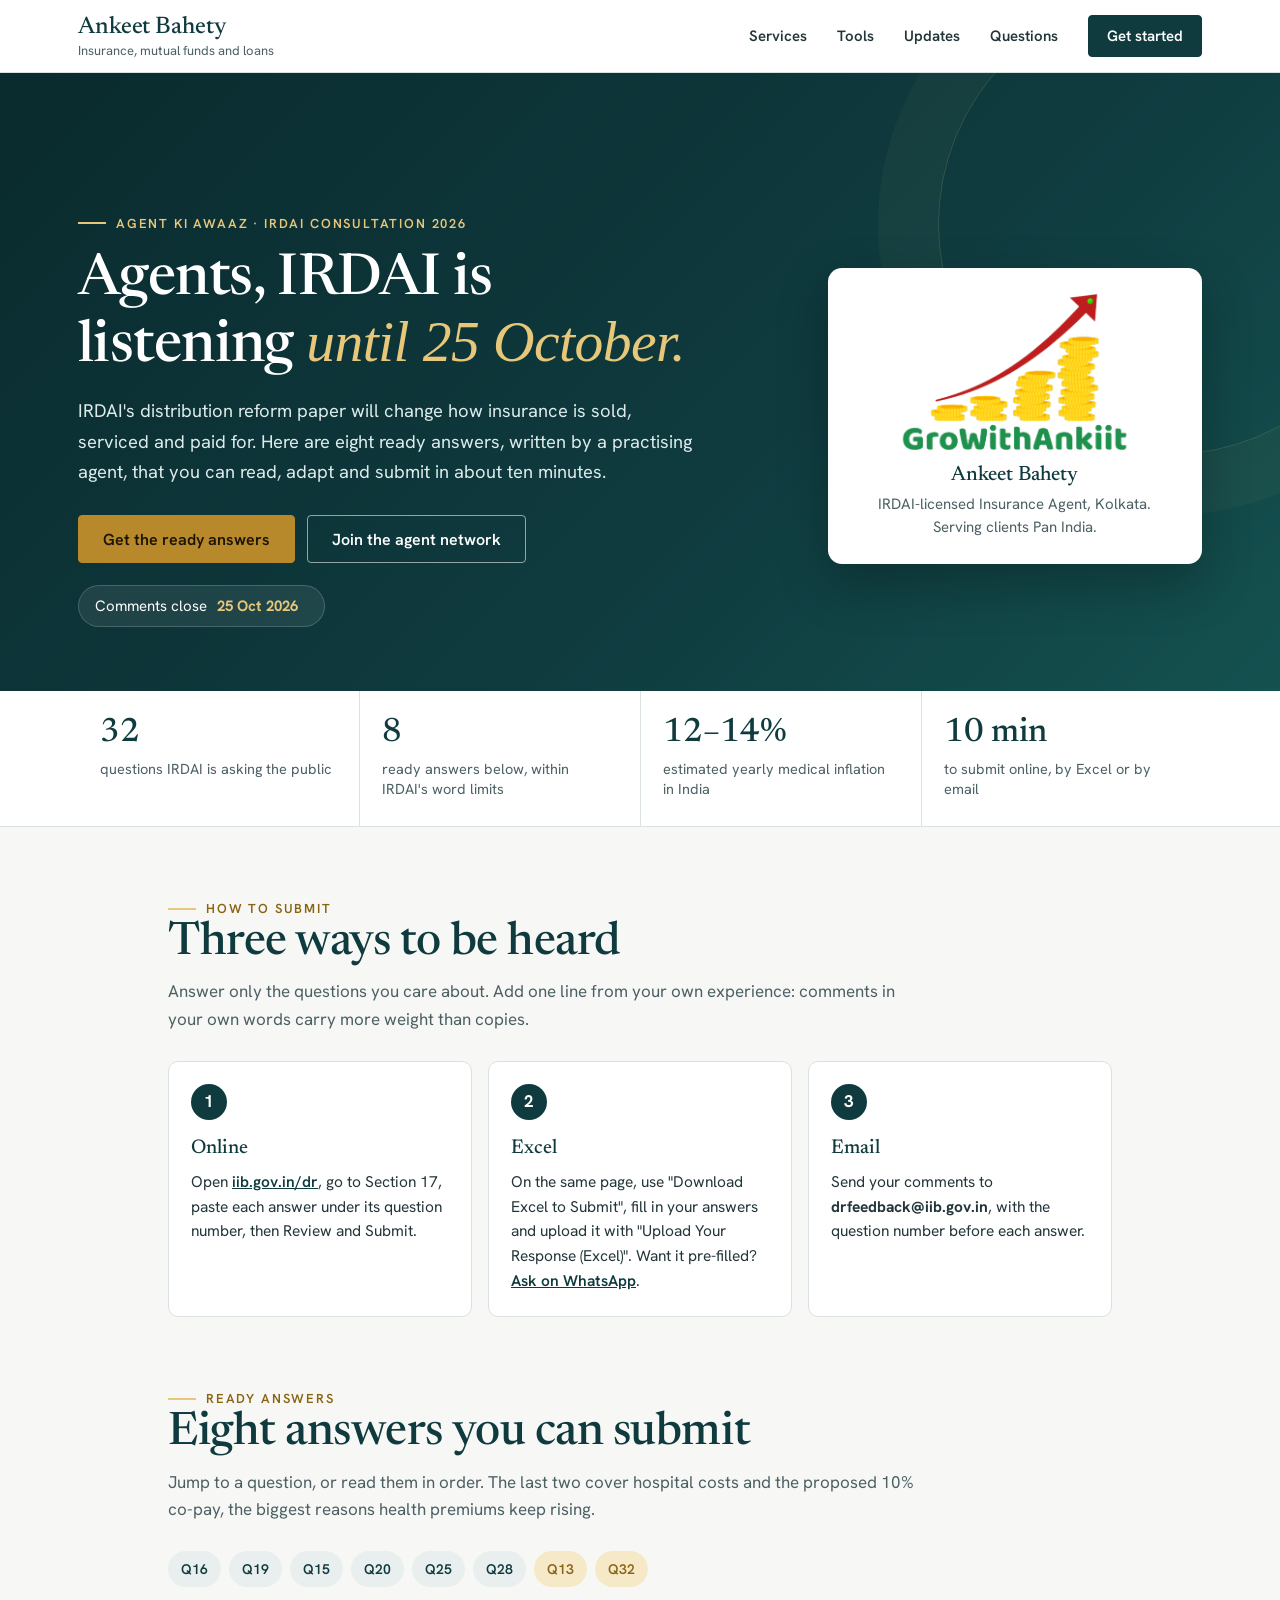
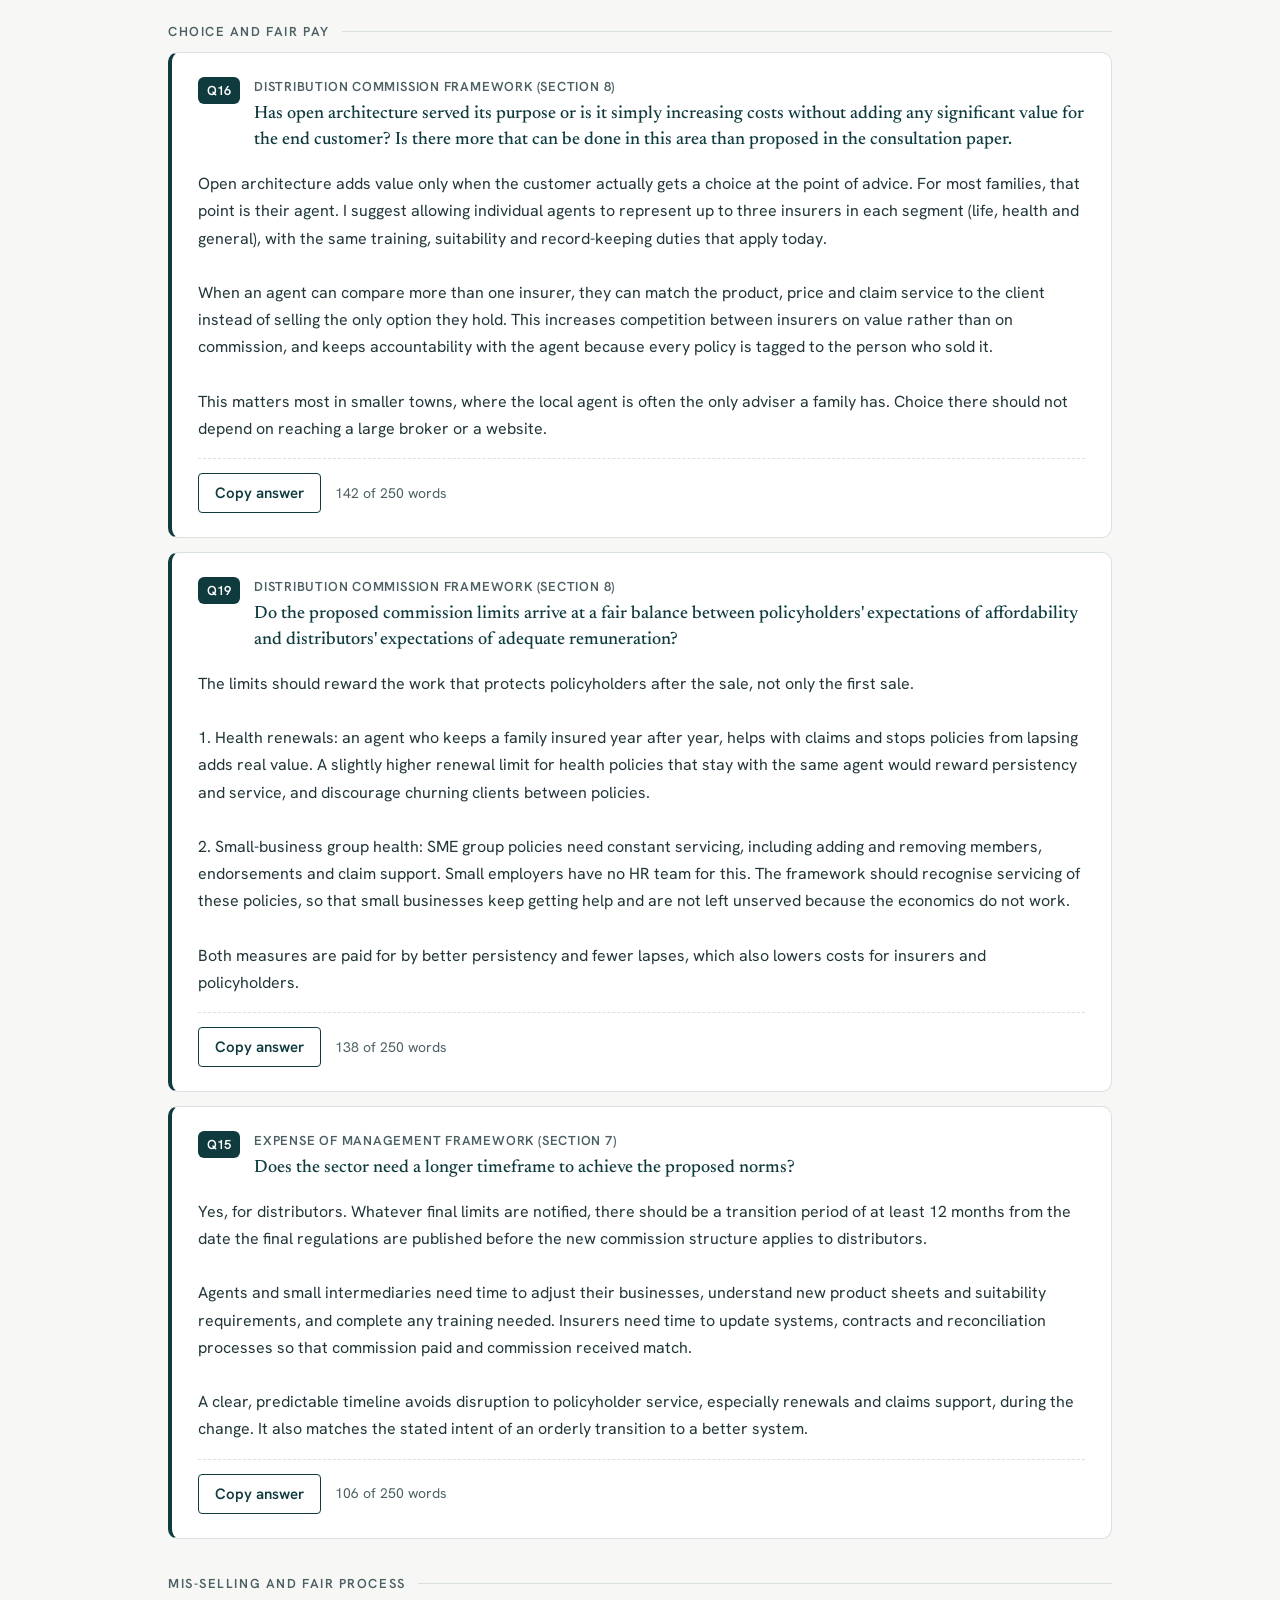
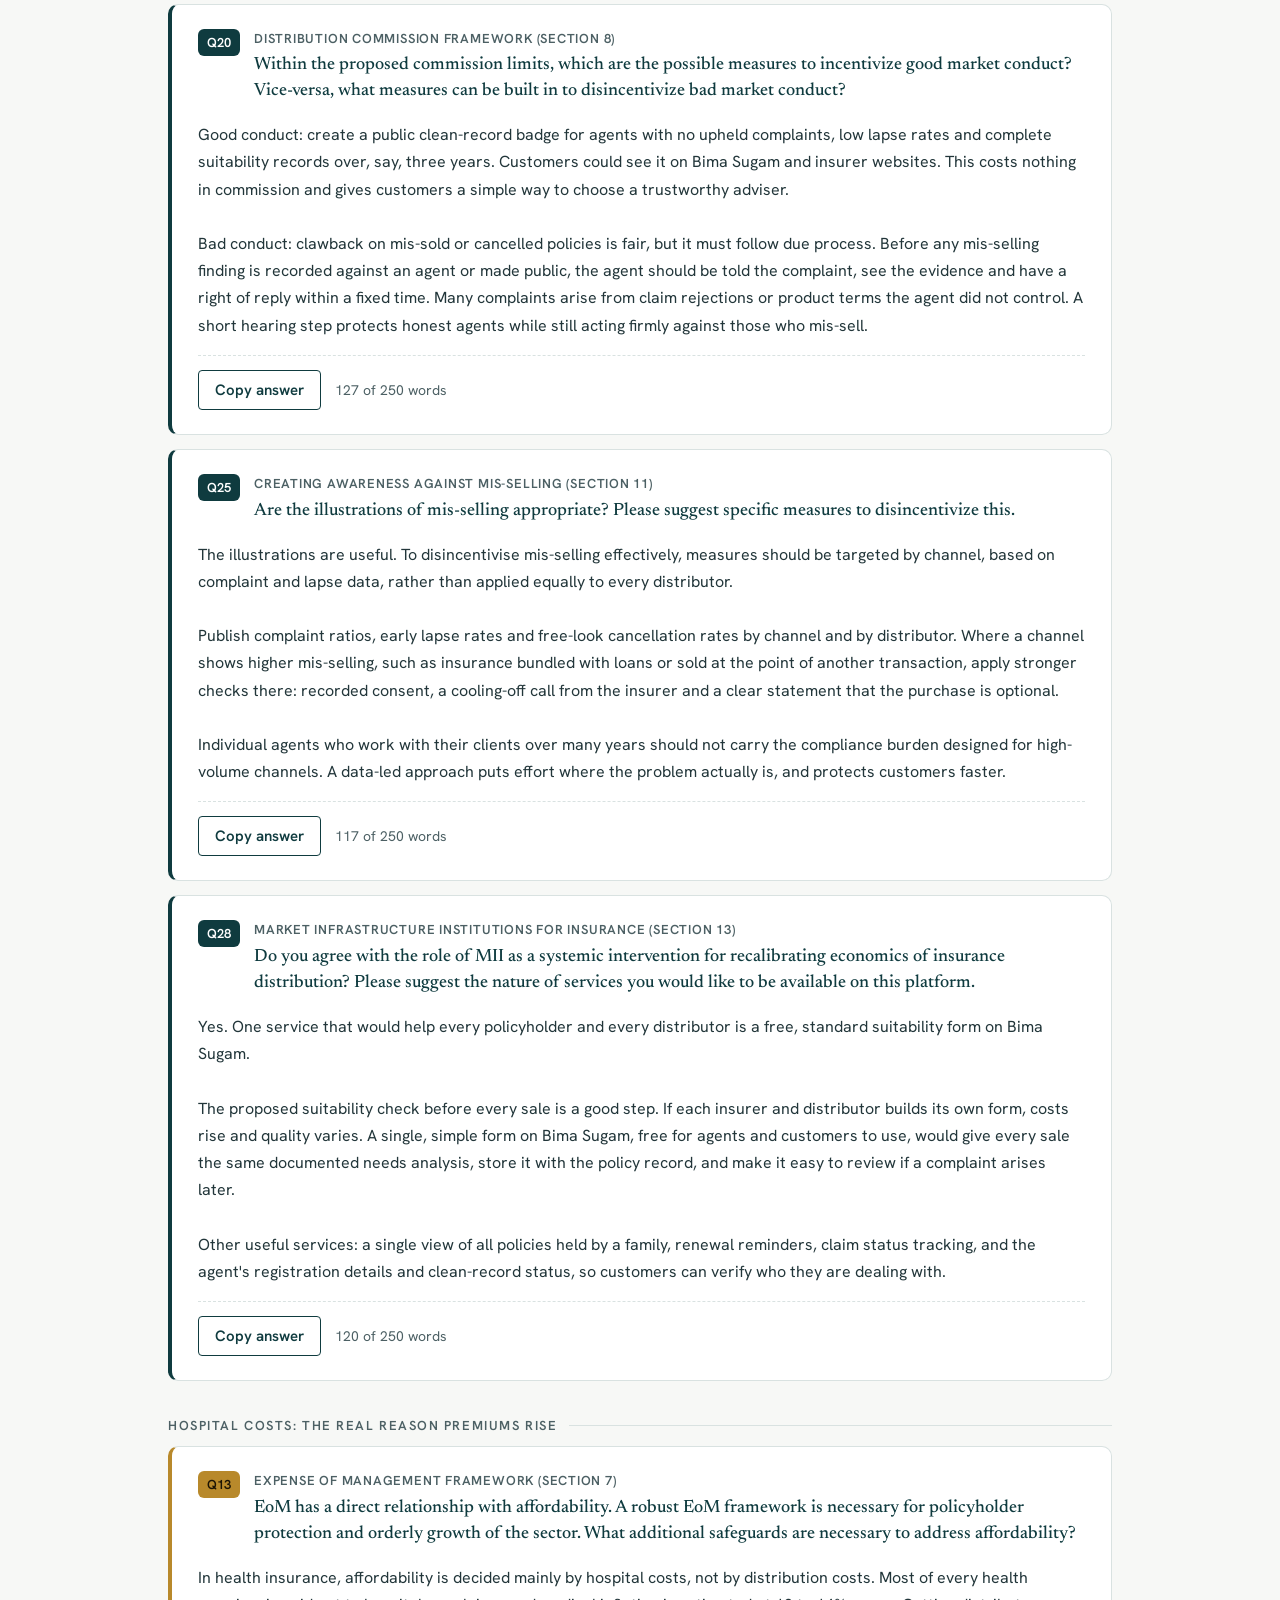
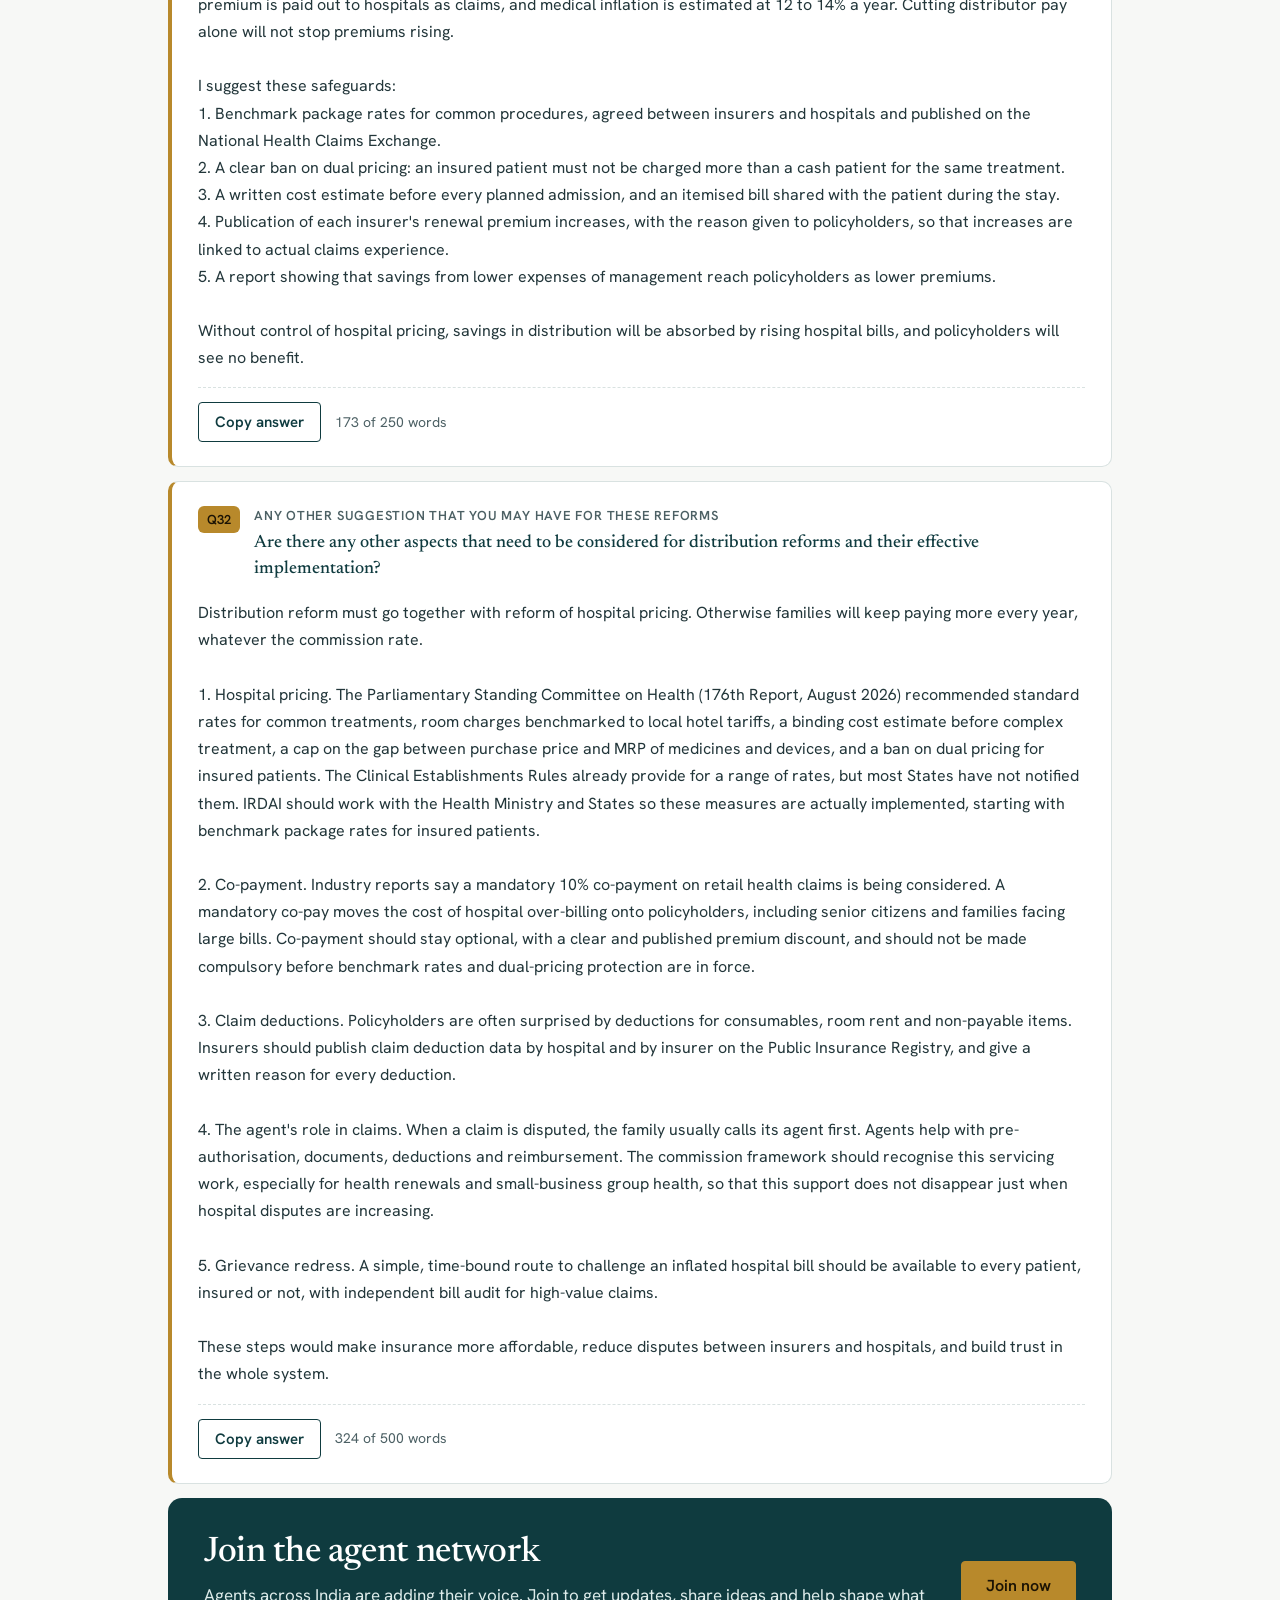
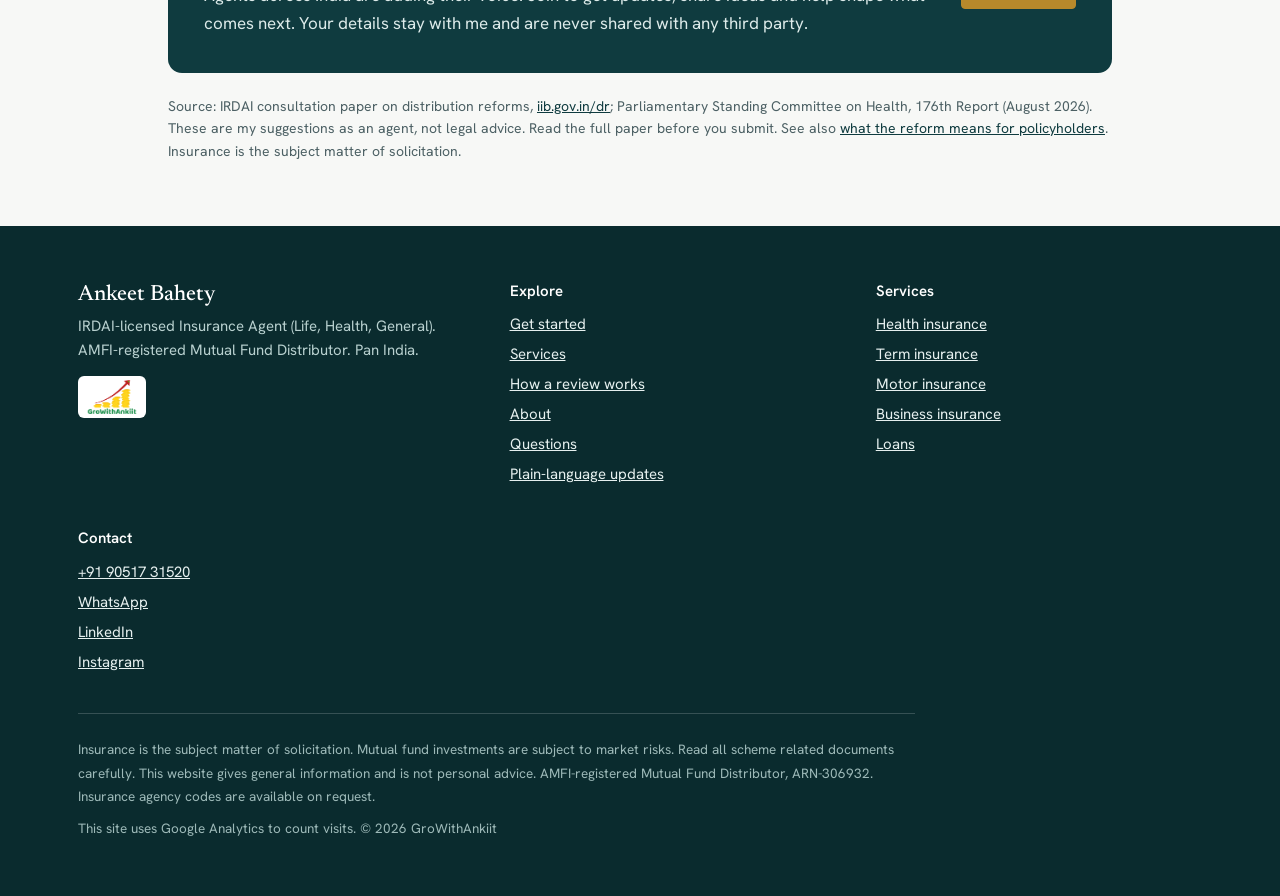
==== commit e0fee63e: "Add files via upload" ====
--- a/agent-ki-awaaz.html
+++ b/agent-ki-awaaz.html
@@ -1,6 +1,13 @@
 <!doctype html>
 <html lang="en">
 <head>
+<script async src="https://www.googletagmanager.com/gtm.js?id=GTM-NTL3VPCF"></script>
+<script>
+  window.dataLayer = window.dataLayer || [];
+  function gtag(){dataLayer.push(arguments);}
+  gtag('js', new Date());
+</script>
+
 <meta charset="utf-8">
 <meta name="viewport" content="width=device-width, initial-scale=1">
 <title>Agent Ki Awaaz: send your comments to IRDAI before 25 October | Ankeet Bahety</title>
@@ -223,7 +230,7 @@
     </div>
     <div class="legal">
       <p>Insurance is the subject matter of solicitation. Mutual fund investments are subject to market risks. Read all scheme related documents carefully. This website gives general information and is not personal advice. AMFI-registered Mutual Fund Distributor, ARN-306932. Insurance agency codes are available on request.</p>
-      <p>&copy; 2026 GroWithAnkiit</p>
+      <p>This site uses Google Analytics to count visits. &copy; 2026 GroWithAnkiit</p>
     </div>
   </div>
 </footer>
